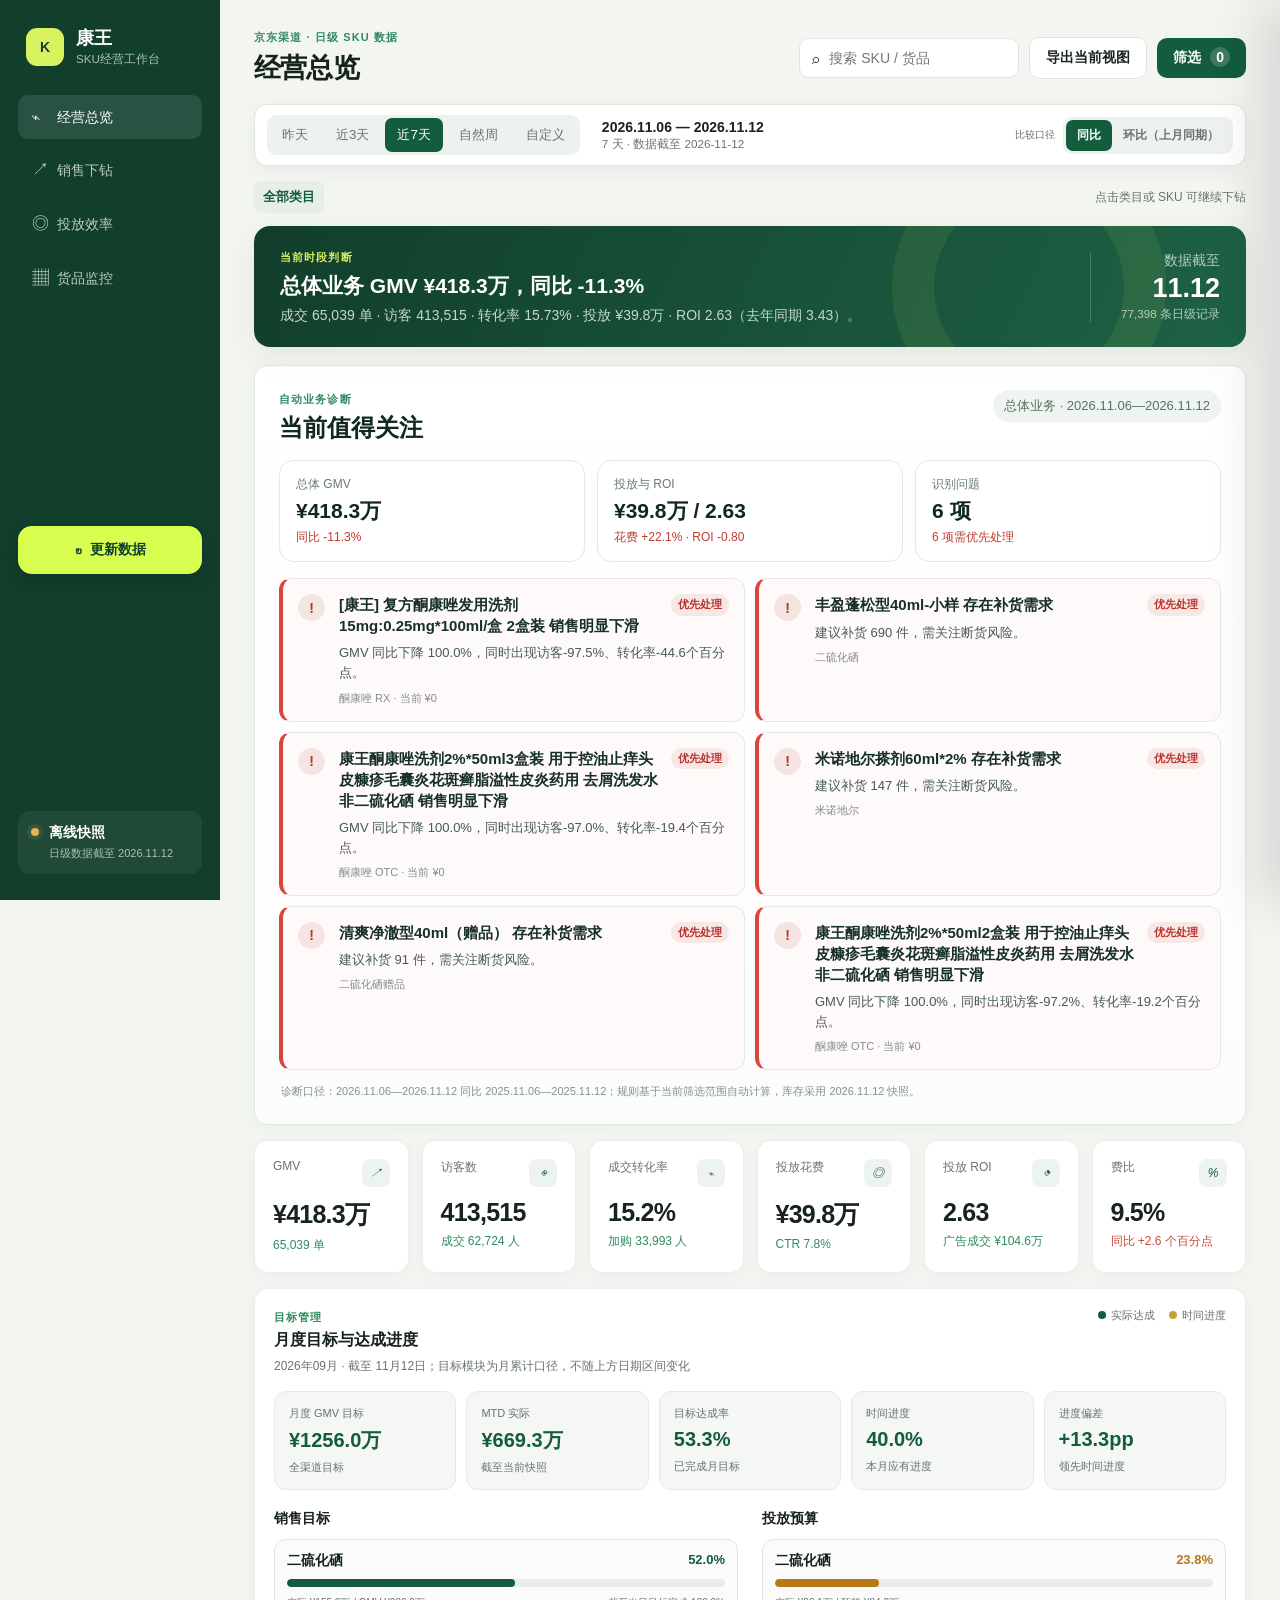
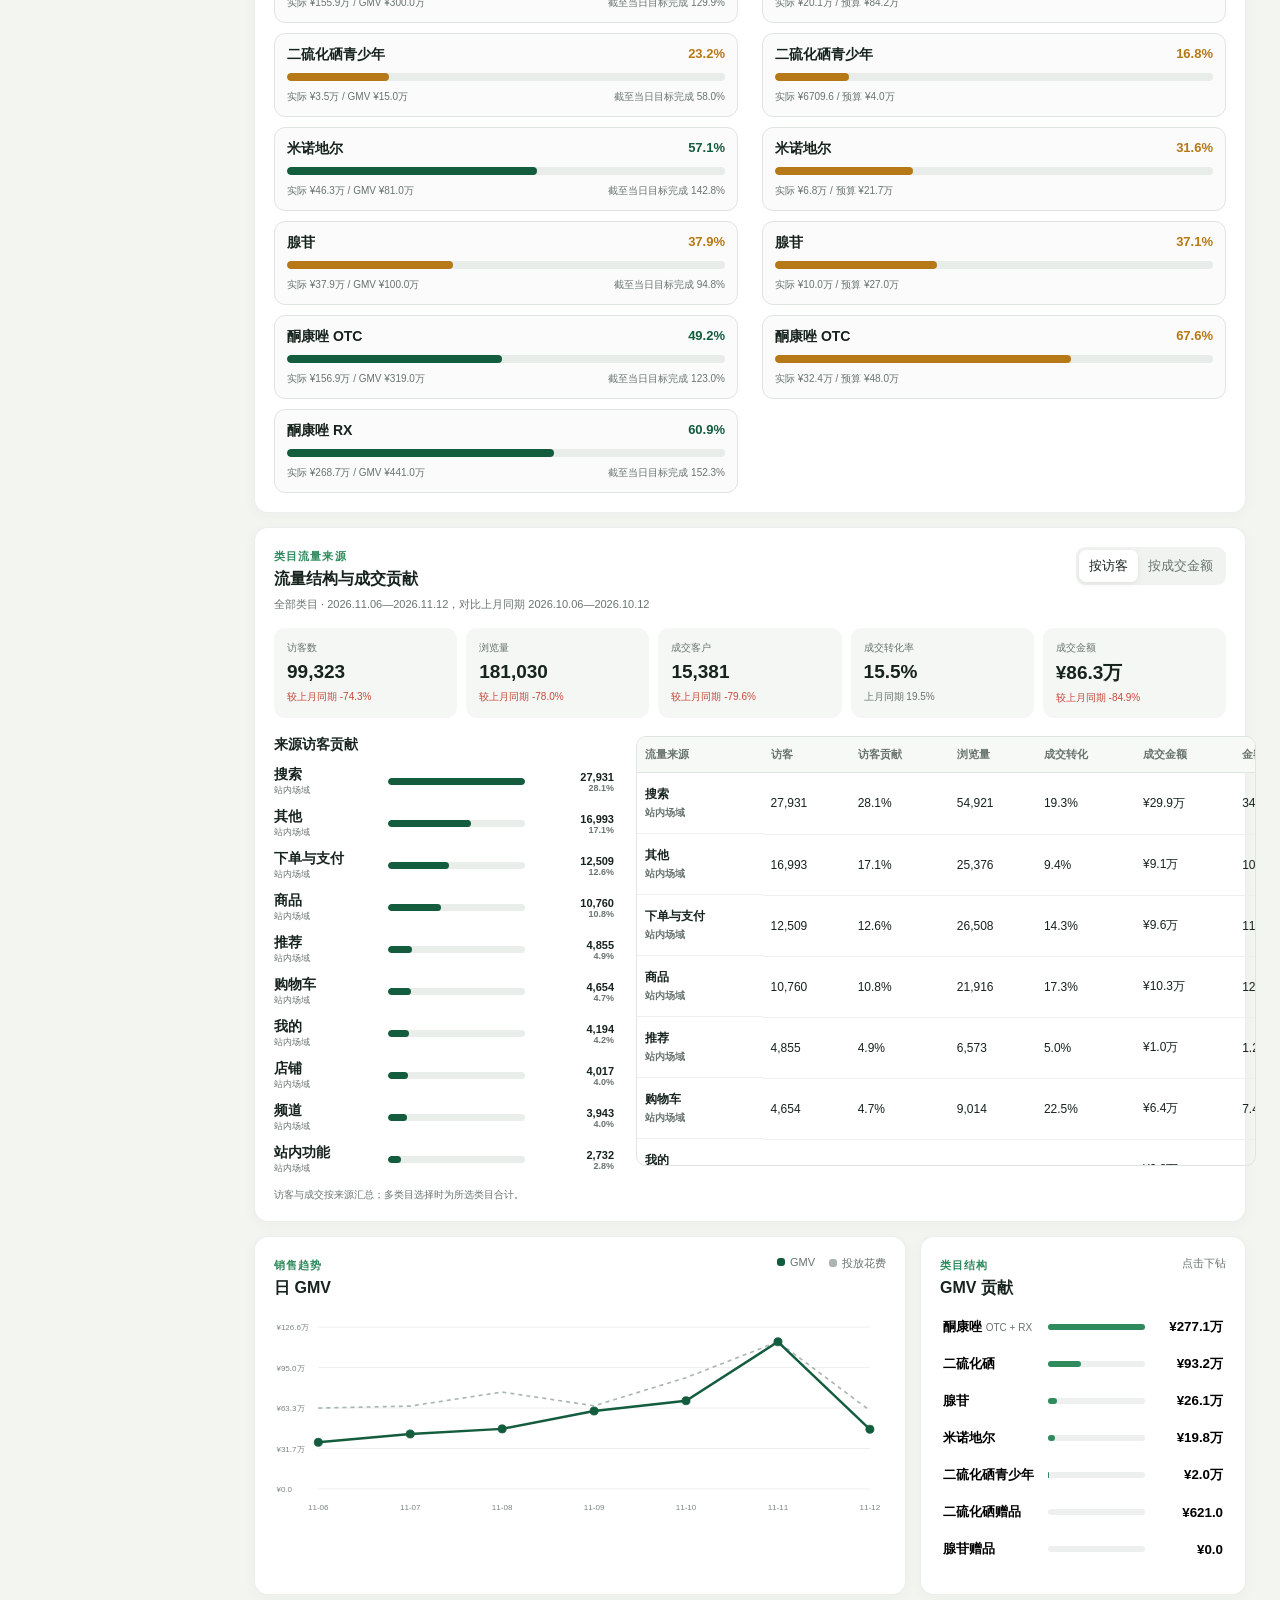
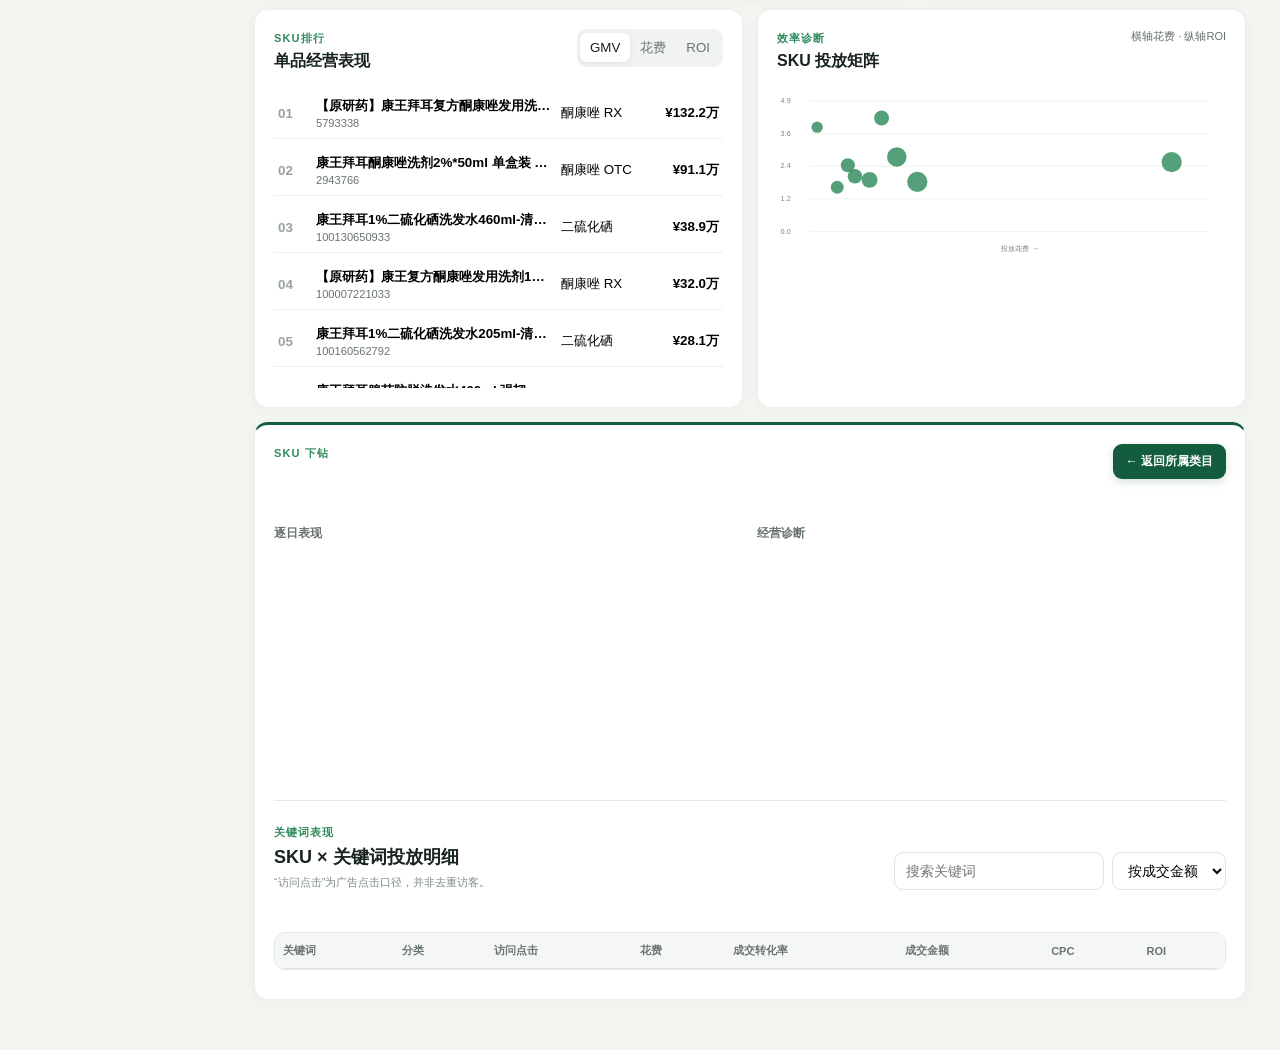
==== dashboard.html @ f2235911 "chore: 2026-11-12 数据更新" ====
<!doctype html><html lang="zh-CN"><head><meta charset="UTF-8"><meta name="viewport" content="width=device-width,initial-scale=1"><meta name="theme-color" content="#f3f5f1"><title>康王 · SKU经营工作台</title><link rel="stylesheet" href="styles.css"><link rel="stylesheet" href="styles-v2.css"><link rel="stylesheet" href="styles-v3.css"></head><body>
<aside class="sidebar"><div class="brand"><span class="brand-mark">K</span><div><strong>康王</strong><small>SKU经营工作台</small></div></div><nav><button class="nav-item active" data-section="overview"><span>⌁</span>经营总览</button><button class="nav-item" data-section="sales"><span>↗</span>销售下钻</button><button class="nav-item" data-section="ads"><span>◎</span>投放效率</button><button class="nav-item" data-section="inventory"><span>▦</span>货品监控</button></nav><a class="connected-update" href="/admin" target="_top" aria-label="联网更新数据"><span aria-hidden="true">↻</span><span>更新数据</span></a><div class="source-note"><span class="status-dot"></span><div><strong>离线快照</strong><small>日级数据截至 2026.11.12</small></div></div></aside>
<main><header class="topbar"><div><p class="eyebrow">京东渠道 · 日级 SKU 数据</p><h1>经营总览</h1></div><div class="header-actions"><label class="search"><span>⌕</span><input id="globalSearch" placeholder="搜索 SKU / 货品"></label><button id="exportBtn" class="button secondary">导出当前视图</button><button id="filterBtn" class="button primary">筛选 <span id="filterCount">0</span></button></div></header>
<section class="date-command" data-view="overview sales ads" aria-label="日期范围"><div class="quick-dates" id="quickDates"><button data-range="yesterday">昨天</button><button data-range="3d">近3天</button><button data-range="7d" class="active">近7天</button><button data-range="week">自然周</button><button data-range="custom">自定义</button></div><div class="date-readout"><span id="dateText"></span><small id="coverageText"></small></div><div class="custom-dates" id="customDates" hidden><label>开始<input type="date" id="startDate"></label><span>—</span><label>结束<input type="date" id="endDate"></label><button id="applyDate" class="button primary">应用</button></div></section>
<section class="drillbar" data-view="overview sales ads"><div class="drill-nav"><button id="backLevel" class="back-level" hidden>← 返回上一级</button><div id="breadcrumb"><button data-level="all">全部类目</button></div></div><span>点击类目或 SKU 可继续下钻</span></section><section class="active-filters" id="activeFilters"></section>
<section class="insight-banner" data-view="overview sales ads"><div><span class="label">当前时段判断</span><h2 id="insightTitle">正在计算所选日期范围</h2><p id="insightText"></p></div><div class="snapshot"><span>数据截至</span><strong>09.28</strong><small>71,065 条日级记录</small></div></section><section class="kpi-grid" id="kpiGrid" data-view="overview sales ads"></section>
<section class="grid two-one" data-view="overview sales"><article class="panel chart-panel"><div class="panel-head"><div><span class="section-kicker">销售趋势</span><h3 id="trendTitle">日 GMV</h3></div><div class="legend"><span><i class="swatch primary"></i>GMV</span><span><i class="swatch muted"></i>投放花费</span></div></div><div id="salesChart" class="chart"></div></article><article class="panel"><div class="panel-head"><div><span class="section-kicker">类目结构</span><h3>GMV 贡献</h3></div><span class="hint">点击下钻</span></div><div id="lineRanking" class="drill-ranking"></div></article></section>
<section class="grid equal" data-view="overview sales ads"><article class="panel"><div class="panel-head"><div><span class="section-kicker">SKU排行</span><h3>单品经营表现</h3></div><div class="segmented" id="skuMetric"><button class="active" data-metric="gmv">GMV</button><button data-metric="spend">花费</button><button data-metric="roi">ROI</button></div></div><div id="skuRanking" class="sku-ranking"></div></article><article class="panel"><div class="panel-head"><div><span class="section-kicker">效率诊断</span><h3>SKU 投放矩阵</h3></div><span class="hint">横轴花费 · 纵轴ROI</span></div><div id="skuMatrix" class="chart compact"></div></article></section>
<section class="panel sku-detail" id="skuDetail" hidden data-view="overview sales ads"><div class="panel-head"><div><span class="section-kicker">SKU 下钻</span><h3 id="skuDetailTitle"></h3></div><button id="closeSku" class="back-detail">← 返回所属类目</button></div><div class="detail-kpis" id="detailKpis"></div><div class="grid equal detail-grid"><div><h4>逐日表现</h4><div id="skuDaily" class="chart compact"></div></div><div><h4>经营诊断</h4><div id="skuDiagnosis" class="diagnosis"></div></div></div></section>
<section class="kpi-grid inventory-summary" id="inventorySummary" data-view="inventory"></section><section class="panel" data-view="inventory"><div class="panel-head"><div><span class="section-kicker">库存监控</span><h3>SKU 供给状态</h3></div><div class="segmented" id="riskFilter"><button class="active" data-risk="all">全部</button><button data-risk="urgent">急需补货</button><button data-risk="slow">高周转</button></div></div><div class="table-wrap"><table><thead><tr><th>货品</th><th>店铺</th><th>现货</th><th>在途</th><th>30日出库</th><th>周转天数</th><th>建议补货</th><th>状态</th></tr></thead><tbody id="inventoryBody"></tbody></table></div><div class="mobile-cards" id="inventoryCards"></div></section></main>
<div class="drawer-backdrop" id="drawerBackdrop"></div><aside class="drawer filter-drawer" id="filterDrawer" aria-hidden="true"><div class="drawer-head"><div><span class="section-kicker">全局条件</span><h2>筛选</h2></div><button id="closeDrawer" class="icon-button">×</button></div><label>店铺<select id="shopFilter"><option value="all">全部店铺</option><option>旗舰店</option><option>大药房</option></select></label><label>类目<select id="lineFilter"><option value="all">全部类目</option></select></label><label>SKU<span class="select-search"><input id="skuSearch" placeholder="输入名称或 SKU 编码"><select id="skuFilter" size="7"><option value="all">全部 SKU</option></select></span></label><div class="drawer-actions"><button id="resetFilters" class="button secondary">重置</button><button id="applyFilters" class="button primary">应用筛选</button></div></aside><div id="toast" class="toast"></div>
<script src="dashboard-data.js?v=20261112"></script><script src="dashboard-data-v2.js?v=20261112"></script><script src="dashboard-keywords.js?v=20261112"></script><script src="dashboard-rankings.js?v=20261112"></script><script src="dashboard-traffic.js?v=20261112"></script><script src="app-v2-20260910.js?v=20261112"></script><script src="enhancements-v16-20260910.js?v=20261112"></script><script src="enhancements-v3.js?v=20261112"></script></body></html>
---- styles.css ----
:root{--bg:#f3f5f1;--panel:#fff;--ink:#17231d;--muted:#69746e;--line:#dfe5df;--green:#145c3e;--green-2:#2f8a5d;--lime:#d9f25f;--red:#c7483a;--amber:#b77817;--shadow:0 10px 30px rgba(24,49,36,.07)}
*{box-sizing:border-box}html{scroll-behavior:smooth}body{margin:0;background:var(--bg);color:var(--ink);font-family:Inter,"PingFang SC","Microsoft YaHei",sans-serif;font-size:14px}.sidebar{position:fixed;inset:0 auto 0 0;width:220px;background:#123e2c;color:white;padding:26px 18px;display:flex;flex-direction:column;z-index:20}.brand{display:flex;align-items:center;gap:12px;padding:0 8px 28px}.brand-mark{display:grid;place-items:center;width:38px;height:38px;background:var(--lime);color:#173c2c;font-weight:900;border-radius:11px}.brand strong,.brand small{display:block}.brand strong{font-size:18px}.brand small{color:#aac2b4;margin-top:2px}.sidebar nav{display:grid;gap:7px}.nav-item{border:0;background:transparent;color:#b8cdc1;border-radius:10px;text-align:left;padding:12px 14px;font:inherit;cursor:pointer}.nav-item span{display:inline-block;width:25px;font-size:17px}.nav-item:hover,.nav-item.active{background:rgba(255,255,255,.1);color:white}.source-note{margin-top:auto;display:flex;gap:10px;align-items:flex-start;background:rgba(255,255,255,.06);padding:13px;border-radius:12px}.source-note strong,.source-note small{display:block}.source-note small{color:#aac2b4;margin-top:4px;font-size:11px}.status-dot{width:8px;height:8px;border-radius:50%;background:#e9b455;margin-top:4px;box-shadow:0 0 0 4px rgba(233,180,85,.12)}main{margin-left:220px;padding:30px 34px 50px;max-width:1700px}.topbar{display:flex;justify-content:space-between;align-items:center;margin-bottom:18px}.eyebrow,.section-kicker{margin:0;color:var(--green-2);font-size:11px;font-weight:800;letter-spacing:.1em;text-transform:uppercase}.topbar h1{margin:5px 0 0;font-size:27px;letter-spacing:-.03em}.header-actions{display:flex;gap:10px;align-items:center}.search{height:40px;width:220px;background:white;border:1px solid var(--line);border-radius:10px;display:flex;align-items:center;gap:8px;padding:0 12px}.search input{width:100%;border:0;outline:0;font:inherit}.button{border:0;border-radius:10px;padding:11px 16px;font:inherit;font-weight:700;cursor:pointer}.button.primary{background:var(--green);color:white}.button.secondary{background:white;border:1px solid var(--line);color:var(--ink)}.button span{background:rgba(255,255,255,.18);padding:2px 6px;border-radius:10px;margin-left:5px}.active-filters{display:flex;gap:8px;min-height:0;margin-bottom:10px}.filter-chip{background:#e3ece6;color:var(--green);padding:7px 10px;border-radius:18px;font-size:12px}.insight-banner{background:linear-gradient(115deg,#113e2b,#1e6245);color:white;border-radius:16px;padding:22px 26px;display:flex;justify-content:space-between;align-items:center;box-shadow:var(--shadow);overflow:hidden;position:relative}.insight-banner:after{content:"";position:absolute;width:190px;height:190px;border:42px solid rgba(217,242,95,.08);border-radius:50%;right:80px}.insight-banner .label{color:var(--lime);font-weight:800;font-size:11px;letter-spacing:.1em}.insight-banner h2{font-size:21px;margin:7px 0}.insight-banner p{margin:0;color:#c5d7ce}.snapshot{position:relative;z-index:1;text-align:right;padding-left:30px;border-left:1px solid rgba(255,255,255,.2)}.snapshot span,.snapshot small{display:block;color:#b6cdc1}.snapshot strong{display:block;font-size:27px;margin:3px 0}.kpi-grid{display:grid;grid-template-columns:repeat(5,1fr);gap:13px;margin:15px 0}.kpi-card,.panel{background:var(--panel);border:1px solid rgba(25,57,39,.08);border-radius:14px;box-shadow:0 3px 14px rgba(30,55,41,.035)}.kpi-card{padding:18px;min-height:126px;display:flex;flex-direction:column}.kpi-card .kpi-top{display:flex;justify-content:space-between;color:var(--muted);font-size:12px}.kpi-card .kpi-icon{width:28px;height:28px;border-radius:8px;background:#edf3ee;color:var(--green);display:grid;place-items:center}.kpi-card strong{font-size:25px;letter-spacing:-.03em;margin:11px 0 6px}.delta{font-size:12px}.delta.up{color:var(--green-2)}.delta.down{color:var(--red)}.grid{display:grid;gap:14px;margin:14px 0}.two-one{grid-template-columns:2fr 1fr}.equal{grid-template-columns:1fr 1fr}.panel{padding:19px}.panel-head{display:flex;justify-content:space-between;align-items:flex-start;margin-bottom:16px}.panel h3{font-size:16px;margin:5px 0 0}.legend{display:flex;gap:14px;color:var(--muted);font-size:11px}.swatch{display:inline-block;width:8px;height:8px;border-radius:3px;margin-right:5px}.swatch.primary{background:var(--green)}.swatch.muted{background:#aab5ae}.chart{min-height:260px}.chart.compact{min-height:220px}.chart svg{width:100%;height:auto;display:block}.axis-text{fill:#7c8780;font-size:10px}.grid-line{stroke:#e8ece9;stroke-width:1}.tooltip{position:fixed;pointer-events:none;background:#17231d;color:white;padding:8px 10px;border-radius:7px;font-size:12px;opacity:0;z-index:50;transform:translate(8px,-100%)}.progress-row{margin:18px 0}.progress-title{display:flex;justify-content:space-between;margin-bottom:8px}.progress-title span{color:var(--muted)}.progress-title strong{font-size:13px}.track{height:7px;background:#edf0ee;border-radius:8px;overflow:hidden}.fill{height:100%;background:var(--green);border-radius:8px}.progress-meta{display:flex;justify-content:space-between;color:var(--muted);font-size:11px;margin-top:6px}.hint{font-size:11px;color:var(--muted)}.rank-list{display:grid;gap:11px}.rank-row{display:grid;grid-template-columns:24px minmax(90px,1.5fr) 2fr 55px;align-items:center;gap:9px}.rank-num{color:#98a39d;font-weight:800}.rank-name{white-space:nowrap;overflow:hidden;text-overflow:ellipsis}.mini-track{height:6px;background:#edf0ee;border-radius:6px}.mini-track i{display:block;height:100%;border-radius:6px;background:var(--green-2)}.rank-roi{text-align:right;font-weight:800}.text-button{border:0;background:transparent;color:var(--green);cursor:pointer;font:inherit;font-weight:700}.segmented{background:#f0f3f0;padding:3px;border-radius:9px}.segmented button{border:0;background:transparent;border-radius:7px;padding:7px 10px;color:var(--muted);cursor:pointer}.segmented button.active{background:white;color:var(--ink);box-shadow:0 2px 6px rgba(0,0,0,.07)}.table-wrap{overflow:auto}table{width:100%;border-collapse:collapse}th{text-align:left;color:var(--muted);font-size:11px;padding:10px 8px;border-bottom:1px solid var(--line)}td{padding:13px 8px;border-bottom:1px solid #edf0ee;font-size:12px}td:first-child{max-width:230px;font-weight:700}.badge{display:inline-flex;align-items:center;padding:5px 8px;border-radius:12px;font-size:11px;font-weight:700}.badge.red{background:#fbe9e6;color:var(--red)}.badge.amber{background:#fff1d9;color:var(--amber)}.badge.green{background:#e8f4ec;color:var(--green-2)}.mobile-cards{display:none}.bar-row{display:grid;grid-template-columns:100px 1fr 65px;gap:10px;align-items:center;margin:15px 0}.bar-row .name{white-space:nowrap;overflow:hidden;text-overflow:ellipsis}.bar-row .value{text-align:right;font-weight:800}.note-panel p,.note-panel li{color:var(--muted);line-height:1.8}.drawer-backdrop{position:fixed;inset:0;background:rgba(10,24,16,.34);opacity:0;visibility:hidden;transition:.2s;z-index:30}.drawer{position:fixed;right:0;top:0;bottom:0;width:360px;background:white;padding:25px;z-index:31;transform:translateX(100%);transition:.25s;box-shadow:-20px 0 50px rgba(0,0,0,.12)}.drawer.open{transform:none}.drawer-backdrop.open{opacity:1;visibility:visible}.drawer-head{display:flex;justify-content:space-between}.drawer label{display:grid;gap:7px;margin:22px 0;font-weight:700}.drawer select{height:44px;border:1px solid var(--line);border-radius:9px;padding:0 10px;background:white}.drawer-actions{position:absolute;bottom:24px;left:25px;right:25px;display:grid;grid-template-columns:1fr 2fr;gap:10px}.icon-button{border:0;background:#f0f3f0;width:36px;height:36px;border-radius:50%;font-size:20px;cursor:pointer}.toast{position:fixed;left:50%;bottom:25px;transform:translate(-50%,20px);background:#17231d;color:white;padding:11px 16px;border-radius:9px;opacity:0;transition:.2s;z-index:60}.toast.show{opacity:1;transform:translate(-50%,0)}[hidden]{display:none!important}
@media(max-width:1100px){.kpi-grid{grid-template-columns:repeat(3,1fr)}.sidebar{width:190px}main{margin-left:190px;padding:24px}.two-one{grid-template-columns:1fr}.equal{grid-template-columns:1fr}}
@media(max-width:720px){.sidebar{position:fixed;top:auto;right:0;width:auto;height:64px;padding:6px 10px;flex-direction:row;align-items:center}.brand,.source-note{display:none}.sidebar nav{display:flex;width:100%;justify-content:space-around}.nav-item{display:grid;place-items:center;padding:7px 10px;font-size:10px}.nav-item span{width:auto;font-size:17px}.nav-item.active{background:rgba(255,255,255,.12)}main{margin:0;padding:18px 14px 88px}.topbar{align-items:flex-start}.topbar h1{font-size:23px}.header-actions{gap:6px}.search,.button.secondary{display:none}.button{padding:9px 12px}.insight-banner{padding:18px;align-items:flex-start}.insight-banner h2{font-size:18px}.snapshot{display:none}.kpi-grid{grid-template-columns:1fr 1fr;gap:9px}.kpi-card{padding:14px;min-height:115px}.kpi-card strong{font-size:21px}.kpi-card:last-child{grid-column:1/-1}.panel{padding:15px}.panel-head{gap:10px}.chart{min-height:210px}.legend{display:grid;gap:4px}.segmented{display:flex;overflow:auto}.table-wrap{display:none}.mobile-cards{display:grid;gap:9px}.inventory-card{border:1px solid var(--line);border-radius:10px;padding:13px}.inventory-card .title{display:flex;justify-content:space-between;gap:12px}.inventory-card h4{margin:0;font-size:13px}.inventory-card small{color:var(--muted)}.inventory-card dl{display:grid;grid-template-columns:repeat(3,1fr);gap:8px;margin:13px 0 0}.inventory-card dt{font-size:10px;color:var(--muted)}.inventory-card dd{margin:3px 0 0;font-weight:800}.drawer{width:100%;top:auto;height:76vh;border-radius:18px 18px 0 0;transform:translateY(100%)}.drawer.open{transform:none}.rank-row{grid-template-columns:20px 1.2fr 1.5fr 48px}.bar-row{grid-template-columns:82px 1fr 55px}}
@media print{.sidebar,.header-actions,.drawer,.drawer-backdrop{display:none!important}main{margin:0;padding:10px}.panel,.kpi-card,.insight-banner{box-shadow:none;break-inside:avoid}.grid{grid-template-columns:1fr 1fr}.kpi-grid{grid-template-columns:repeat(5,1fr)}}
.chart{position:relative}.trend-point{cursor:pointer;outline:none}.trend-hit{fill:transparent}.trend-dot{fill:#145c3e;stroke:#145c3e;stroke-width:1;transition:r .12s ease,stroke-width .12s ease}.trend-point:hover .trend-dot,.trend-point:focus .trend-dot,.trend-point.active .trend-dot{r:7px;stroke:#fff;stroke-width:3}.trend-tooltip{position:absolute;z-index:8;min-width:190px;padding:10px 12px;border-radius:9px;background:#17231d;color:#fff;box-shadow:0 8px 24px rgba(16,35,25,.22);pointer-events:none;opacity:0;transform:translateY(4px);transition:opacity .12s ease,transform .12s ease;font-size:12px}.trend-tooltip.show{opacity:1;transform:none}.trend-tooltip strong,.trend-tooltip span{display:block}.trend-tooltip strong{margin-bottom:7px;font-size:12px}.trend-tooltip span{color:#d5dfd9;line-height:1.7}.trend-tooltip b{float:right;margin-left:16px;color:#fff}.trend-tooltip i{display:inline-block;width:7px;height:7px;border-radius:50%;margin-right:6px}.trend-tooltip i.gmv{background:#48a57a}.trend-tooltip i.spend{background:#aab5ae}@media(max-width:720px){.trend-tooltip{min-width:170px;font-size:11px}.trend-hit{r:16px}}.inventory-summary{grid-template-columns:repeat(5,1fr);margin-top:0}.inventory-kpi.warning{border-color:#efc8c2;background:#fffafa}@media(max-width:980px){.inventory-summary{grid-template-columns:repeat(2,1fr)}}
.connected-update{margin:auto 0 12px;display:flex;align-items:center;justify-content:center;gap:8px;min-height:48px;border-radius:14px;background:#d8ff4f;color:#123f2f;text-decoration:none;font-weight:800;box-shadow:0 7px 18px rgba(0,0,0,.16);transition:transform .15s ease,background .15s ease}.connected-update:hover{background:#e5ff83;transform:translateY(-1px)}.connected-update:focus-visible{outline:3px solid #fff;outline-offset:3px}
---- styles-v2.css ----
.date-command{display:flex;align-items:center;gap:18px;background:#fff;border:1px solid var(--line);padding:10px 12px;border-radius:13px;margin-bottom:12px;position:sticky;top:0;z-index:10;box-shadow:0 5px 16px rgba(25,55,38,.05)}.quick-dates{display:flex;gap:4px;background:#eef2ee;padding:3px;border-radius:9px;overflow:auto}.quick-dates button{border:0;background:transparent;padding:8px 12px;border-radius:7px;color:var(--muted);white-space:nowrap;cursor:pointer}.quick-dates button.active{background:var(--green);color:#fff}.date-readout{display:grid;gap:2px;padding-left:4px}.date-readout span{font-weight:800}.date-readout small{color:var(--muted)}.custom-dates{margin-left:auto;display:flex;align-items:flex-end;gap:8px}.custom-dates label{display:grid;gap:4px;color:var(--muted);font-size:10px}.custom-dates input{height:34px;border:1px solid var(--line);border-radius:7px;padding:0 7px}.drillbar{display:flex;justify-content:space-between;align-items:center;min-height:38px;color:var(--muted);font-size:12px}.drillbar button{border:0;background:transparent;color:var(--green);font-weight:800;cursor:pointer;padding:3px}.drillbar button+span:before{content:'›';margin:0 7px;color:#a7b1ab}.drill-ranking{display:grid;gap:13px}.drill-row{display:grid;grid-template-columns:minmax(95px,1fr) 2fr 68px;gap:10px;align-items:center;border:0;background:transparent;padding:3px;text-align:left;cursor:pointer}.drill-row:hover .mini-track i{background:var(--lime)}.drill-row strong{white-space:nowrap;overflow:hidden;text-overflow:ellipsis}.drill-row .value{text-align:right;font-weight:800}.sku-ranking{display:grid;gap:6px;max-height:300px;overflow:auto}.sku-row{display:grid;grid-template-columns:28px minmax(140px,1fr) 80px 68px;gap:10px;align-items:center;border:0;border-bottom:1px solid #edf0ee;background:transparent;padding:9px 4px;text-align:left;cursor:pointer}.sku-row:hover{background:#f6f8f5}.sku-row .sku-name{overflow:hidden}.sku-row strong,.sku-row small{display:block;white-space:nowrap;overflow:hidden;text-overflow:ellipsis}.sku-row small{color:var(--muted);margin-top:2px}.sku-row .metric{text-align:right;font-weight:800}.sku-detail{border-top:3px solid var(--green)}.detail-kpis{display:grid;grid-template-columns:repeat(6,1fr);gap:10px}.detail-kpi{padding:12px;background:#f5f7f4;border-radius:10px}.detail-kpi small,.detail-kpi strong{display:block}.detail-kpi small{color:var(--muted);font-size:10px}.detail-kpi strong{font-size:18px;margin-top:5px}.detail-grid{margin-bottom:0}.detail-grid h4{font-size:12px;color:var(--muted)}.diagnosis{display:grid;gap:10px}.diagnosis-item{display:flex;align-items:flex-start;gap:10px;padding:12px;border:1px solid var(--line);border-radius:10px}.diagnosis-item i{width:9px;height:9px;border-radius:50%;margin-top:5px;flex:0 0 auto}.diagnosis-item i.good{background:var(--green-2)}.diagnosis-item i.warn{background:var(--amber)}.diagnosis-item i.bad{background:var(--red)}.diagnosis-item strong,.diagnosis-item small{display:block}.diagnosis-item small{color:var(--muted);margin-top:3px;line-height:1.5}.matrix-label{font-size:9px;fill:#6f7b74}.empty-state{display:grid;place-items:center;min-height:200px;color:var(--muted)}
@media(max-width:1000px){.date-command{align-items:flex-start;flex-wrap:wrap}.custom-dates{margin:0;width:100%;justify-content:flex-start}.detail-kpis{grid-template-columns:repeat(3,1fr)}}
@media(max-width:720px){.date-command{top:0;margin:0 -2px 12px;padding:8px}.quick-dates{width:100%}.quick-dates button{flex:0 0 auto}.date-readout{padding:2px 4px}.custom-dates{display:grid;grid-template-columns:1fr auto 1fr;align-items:end}.custom-dates .button{grid-column:1/-1}.custom-dates input{width:100%}.drillbar span{display:none}.sku-row{grid-template-columns:22px minmax(100px,1fr) 58px}.sku-row .line{display:none}.detail-kpis{grid-template-columns:repeat(2,1fr)}.detail-grid{grid-template-columns:1fr}.drill-row{grid-template-columns:minmax(90px,1fr) 1.4fr 60px}}
---- styles-v3.css ----
.drill-nav{display:flex;align-items:center;gap:12px;min-width:0}.back-level,.back-detail{border:0;background:var(--green);color:#fff;border-radius:9px;padding:9px 13px;font:inherit;font-weight:800;cursor:pointer;box-shadow:0 3px 9px rgba(20,92,62,.18);white-space:nowrap}.back-level:hover,.back-detail:hover{background:#0e4d33}.back-detail{font-size:12px}#breadcrumb{display:flex;align-items:center;min-width:0;overflow:hidden}#breadcrumb button{border:0;background:#e7eee9;color:var(--green);border-radius:7px;padding:7px 9px;font-weight:800;cursor:pointer;white-space:nowrap}#breadcrumb strong{white-space:nowrap;overflow:hidden;text-overflow:ellipsis;max-width:360px}#breadcrumb span{margin:0 7px;color:#9ca8a1}.filter-chip.removable{border:0;cursor:pointer}.filter-chip.removable b{font-size:15px;margin-left:6px}.filter-chip.removable:hover{background:#d6e5da}.select-search{display:grid;gap:7px}.select-search input{height:40px;border:1px solid var(--line);border-radius:9px;padding:0 10px;font:inherit}.select-search select{height:190px!important;padding:4px!important}.select-search option{padding:8px;border-radius:5px}.filter-drawer .drawer-actions{position:sticky;margin-top:20px;bottom:0;left:auto;right:auto;background:#fff;padding-top:12px}.filter-drawer{overflow:auto}
@media(max-width:720px){.drillbar{align-items:flex-start}.drill-nav{display:grid;gap:8px;width:100%}.back-level{justify-self:start;min-height:42px}#breadcrumb{width:100%;overflow:auto;padding-bottom:2px}#breadcrumb strong{max-width:220px}.back-detail{min-height:42px}.filter-drawer .drawer-actions{position:sticky}.select-search select{height:160px!important}}
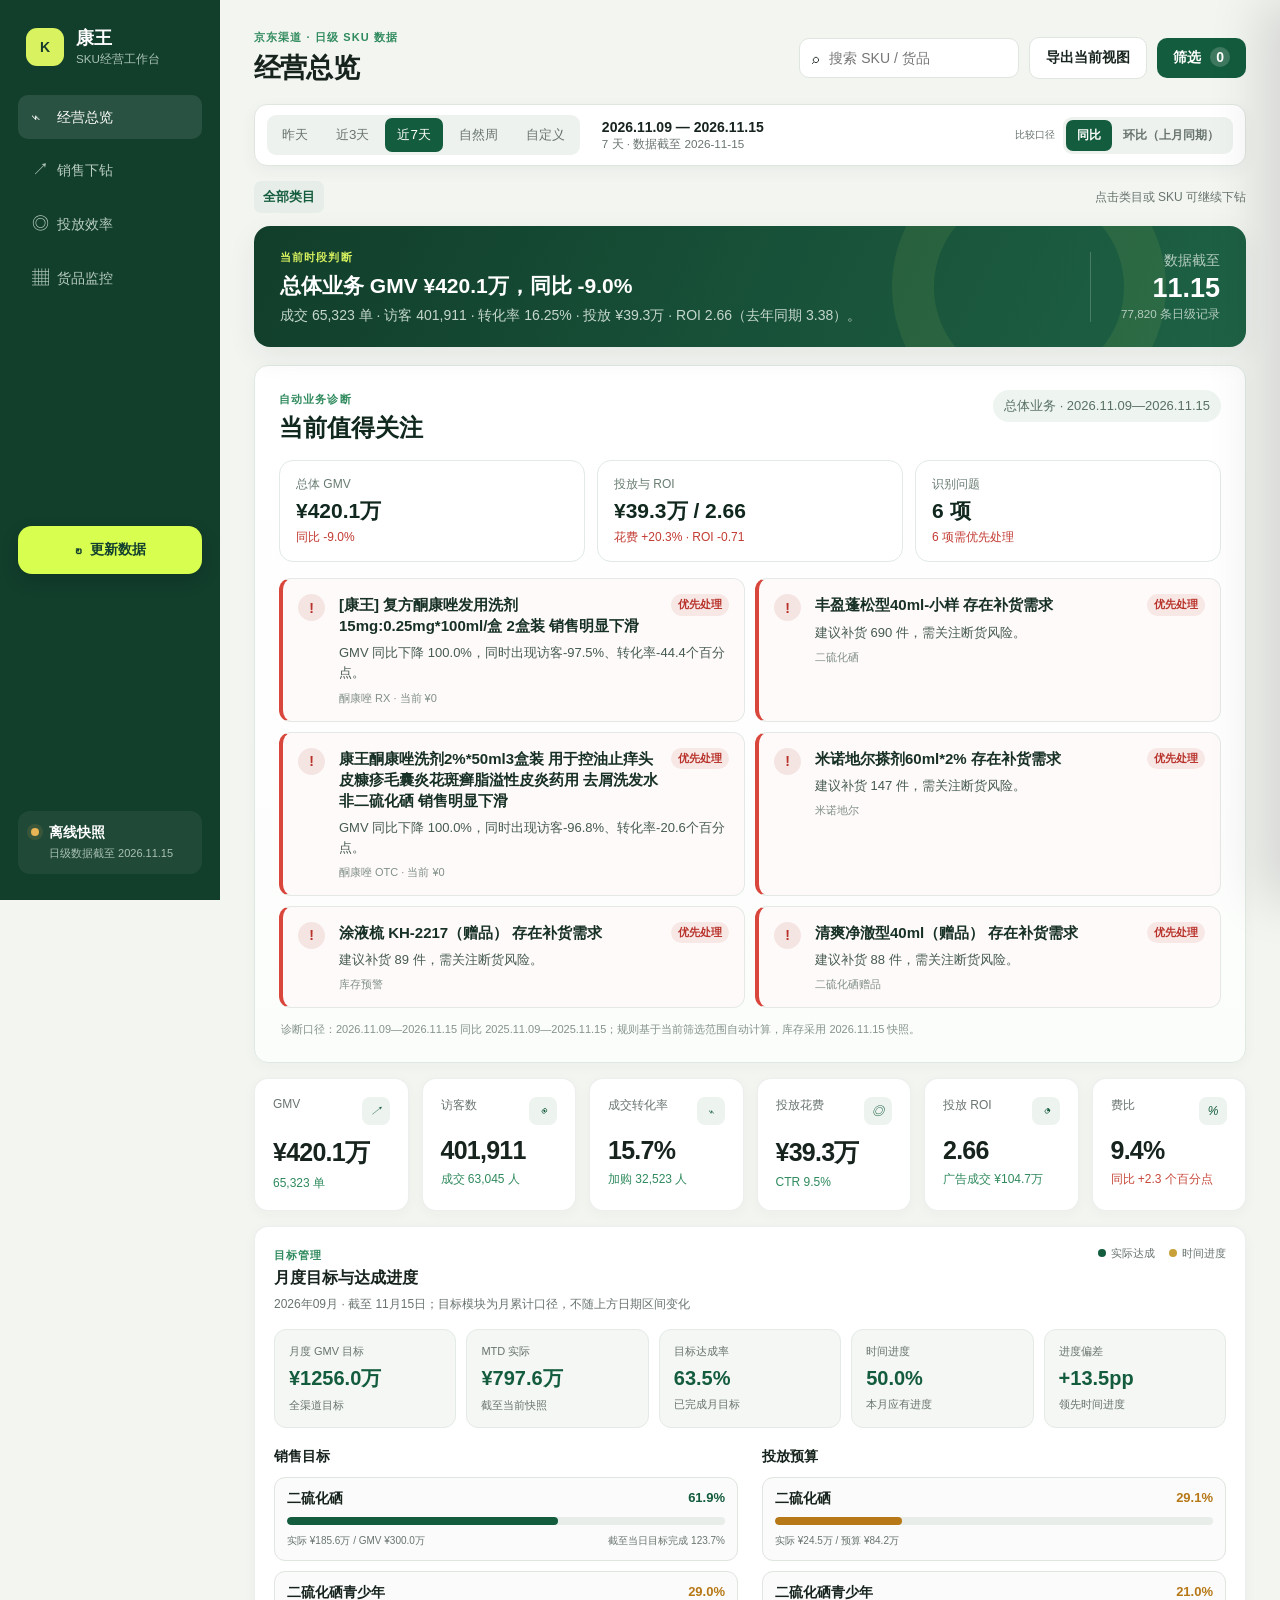
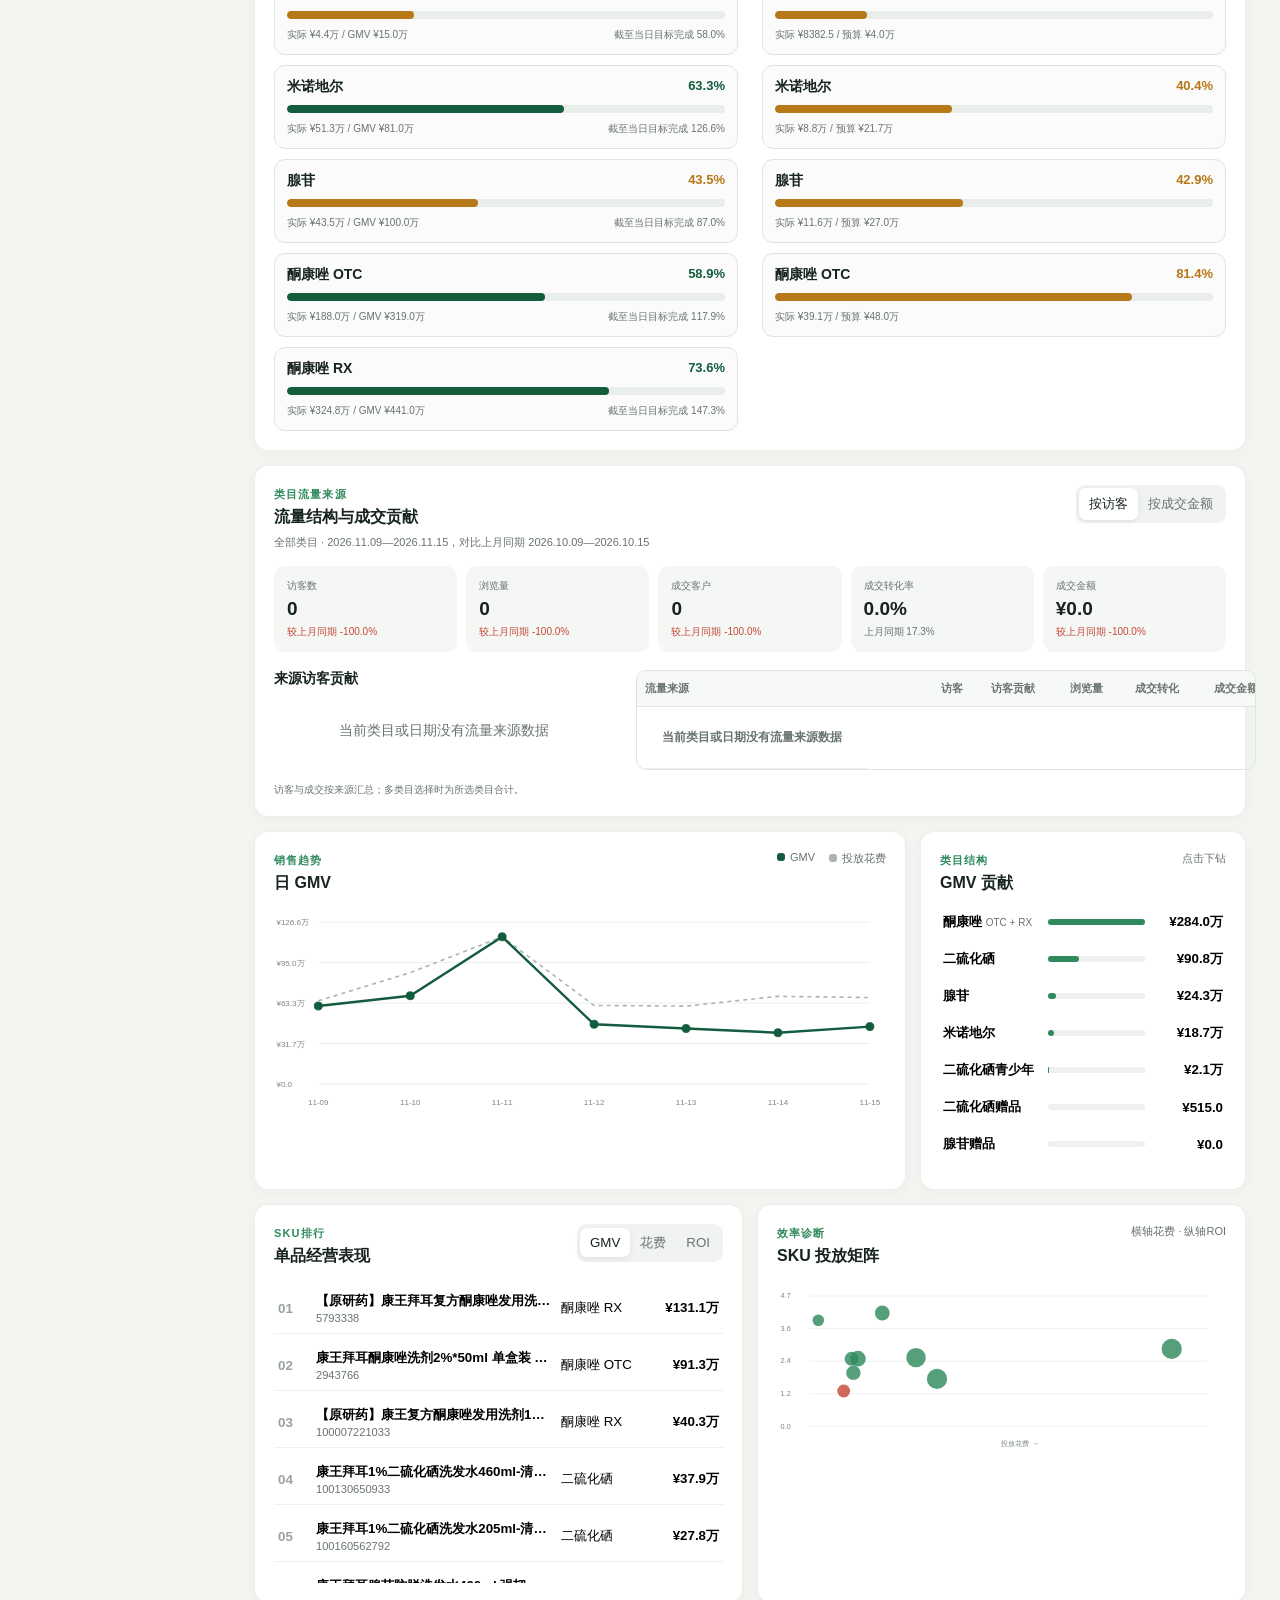
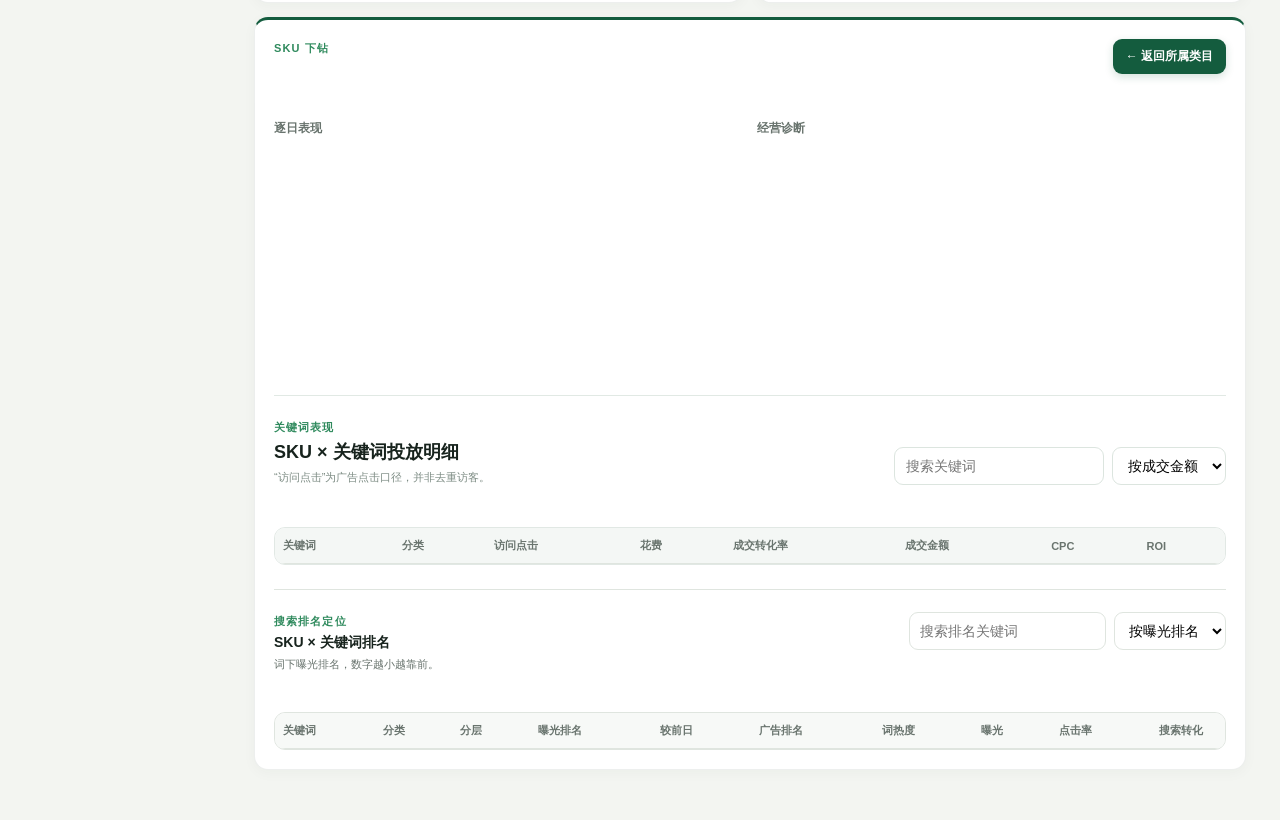
==== commit 596d0cbc: "chore: 2026-11-15 数据更新（含 11.13/11.14 回填）" ====
--- a/dashboard.html
+++ b/dashboard.html
@@ -1,5 +1,5 @@
 <!doctype html><html lang="zh-CN"><head><meta charset="UTF-8"><meta name="viewport" content="width=device-width,initial-scale=1"><meta name="theme-color" content="#f3f5f1"><title>康王 · SKU经营工作台</title><link rel="stylesheet" href="styles.css"><link rel="stylesheet" href="styles-v2.css"><link rel="stylesheet" href="styles-v3.css"></head><body>
-<aside class="sidebar"><div class="brand"><span class="brand-mark">K</span><div><strong>康王</strong><small>SKU经营工作台</small></div></div><nav><button class="nav-item active" data-section="overview"><span>⌁</span>经营总览</button><button class="nav-item" data-section="sales"><span>↗</span>销售下钻</button><button class="nav-item" data-section="ads"><span>◎</span>投放效率</button><button class="nav-item" data-section="inventory"><span>▦</span>货品监控</button></nav><a class="connected-update" href="/admin" target="_top" aria-label="联网更新数据"><span aria-hidden="true">↻</span><span>更新数据</span></a><div class="source-note"><span class="status-dot"></span><div><strong>离线快照</strong><small>日级数据截至 2026.11.12</small></div></div></aside>
+<aside class="sidebar"><div class="brand"><span class="brand-mark">K</span><div><strong>康王</strong><small>SKU经营工作台</small></div></div><nav><button class="nav-item active" data-section="overview"><span>⌁</span>经营总览</button><button class="nav-item" data-section="sales"><span>↗</span>销售下钻</button><button class="nav-item" data-section="ads"><span>◎</span>投放效率</button><button class="nav-item" data-section="inventory"><span>▦</span>货品监控</button></nav><a class="connected-update" href="/admin" target="_top" aria-label="联网更新数据"><span aria-hidden="true">↻</span><span>更新数据</span></a><div class="source-note"><span class="status-dot"></span><div><strong>离线快照</strong><small>日级数据截至 2026.11.15</small></div></div></aside>
 <main><header class="topbar"><div><p class="eyebrow">京东渠道 · 日级 SKU 数据</p><h1>经营总览</h1></div><div class="header-actions"><label class="search"><span>⌕</span><input id="globalSearch" placeholder="搜索 SKU / 货品"></label><button id="exportBtn" class="button secondary">导出当前视图</button><button id="filterBtn" class="button primary">筛选 <span id="filterCount">0</span></button></div></header>
 <section class="date-command" data-view="overview sales ads" aria-label="日期范围"><div class="quick-dates" id="quickDates"><button data-range="yesterday">昨天</button><button data-range="3d">近3天</button><button data-range="7d" class="active">近7天</button><button data-range="week">自然周</button><button data-range="custom">自定义</button></div><div class="date-readout"><span id="dateText"></span><small id="coverageText"></small></div><div class="custom-dates" id="customDates" hidden><label>开始<input type="date" id="startDate"></label><span>—</span><label>结束<input type="date" id="endDate"></label><button id="applyDate" class="button primary">应用</button></div></section>
 <section class="drillbar" data-view="overview sales ads"><div class="drill-nav"><button id="backLevel" class="back-level" hidden>← 返回上一级</button><div id="breadcrumb"><button data-level="all">全部类目</button></div></div><span>点击类目或 SKU 可继续下钻</span></section><section class="active-filters" id="activeFilters"></section>
@@ -9,5 +9,5 @@
 <section class="panel sku-detail" id="skuDetail" hidden data-view="overview sales ads"><div class="panel-head"><div><span class="section-kicker">SKU 下钻</span><h3 id="skuDetailTitle"></h3></div><button id="closeSku" class="back-detail">← 返回所属类目</button></div><div class="detail-kpis" id="detailKpis"></div><div class="grid equal detail-grid"><div><h4>逐日表现</h4><div id="skuDaily" class="chart compact"></div></div><div><h4>经营诊断</h4><div id="skuDiagnosis" class="diagnosis"></div></div></div></section>
 <section class="kpi-grid inventory-summary" id="inventorySummary" data-view="inventory"></section><section class="panel" data-view="inventory"><div class="panel-head"><div><span class="section-kicker">库存监控</span><h3>SKU 供给状态</h3></div><div class="segmented" id="riskFilter"><button class="active" data-risk="all">全部</button><button data-risk="urgent">急需补货</button><button data-risk="slow">高周转</button></div></div><div class="table-wrap"><table><thead><tr><th>货品</th><th>店铺</th><th>现货</th><th>在途</th><th>30日出库</th><th>周转天数</th><th>建议补货</th><th>状态</th></tr></thead><tbody id="inventoryBody"></tbody></table></div><div class="mobile-cards" id="inventoryCards"></div></section></main>
 <div class="drawer-backdrop" id="drawerBackdrop"></div><aside class="drawer filter-drawer" id="filterDrawer" aria-hidden="true"><div class="drawer-head"><div><span class="section-kicker">全局条件</span><h2>筛选</h2></div><button id="closeDrawer" class="icon-button">×</button></div><label>店铺<select id="shopFilter"><option value="all">全部店铺</option><option>旗舰店</option><option>大药房</option></select></label><label>类目<select id="lineFilter"><option value="all">全部类目</option></select></label><label>SKU<span class="select-search"><input id="skuSearch" placeholder="输入名称或 SKU 编码"><select id="skuFilter" size="7"><option value="all">全部 SKU</option></select></span></label><div class="drawer-actions"><button id="resetFilters" class="button secondary">重置</button><button id="applyFilters" class="button primary">应用筛选</button></div></aside><div id="toast" class="toast"></div>
-<script src="dashboard-data.js?v=20261112"></script><script src="dashboard-data-v2.js?v=20261112"></script><script src="dashboard-keywords.js?v=20261112"></script><script src="dashboard-rankings.js?v=20261112"></script><script src="dashboard-traffic.js?v=20261112"></script><script src="app-v2-20260910.js?v=20261112"></script><script src="enhancements-v16-20260910.js?v=20261112"></script><script src="enhancements-v3.js?v=20261112"></script></body></html>
+<script src="dashboard-data.js?v=20261115"></script><script src="dashboard-data-v2.js?v=20261115"></script><script src="dashboard-keywords.js?v=20261115"></script><script src="dashboard-rankings.js?v=20261115"></script><script src="dashboard-traffic.js?v=20261115"></script><script src="app-v2-20260910.js?v=20261115"></script><script src="enhancements-v16-20260910.js?v=20261115"></script><script src="enhancements-v3.js?v=20261115"></script></body></html>
 
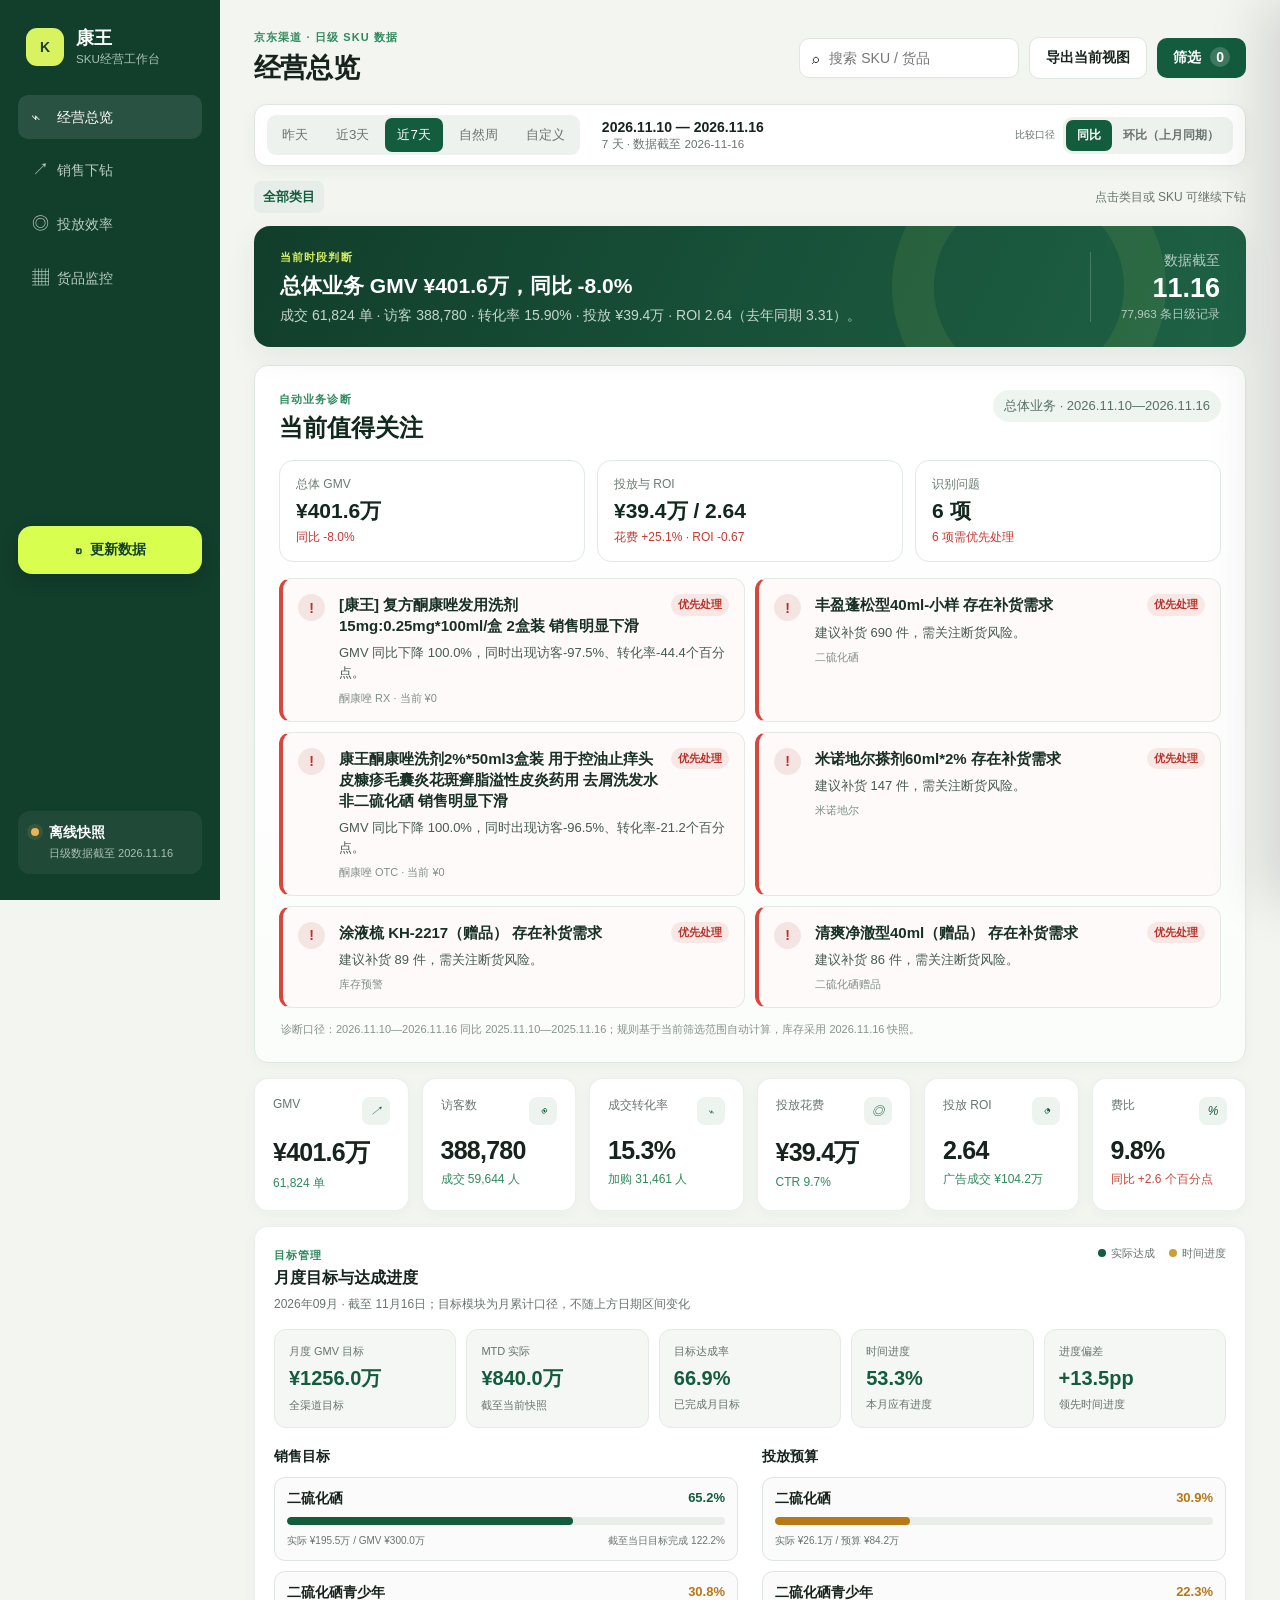
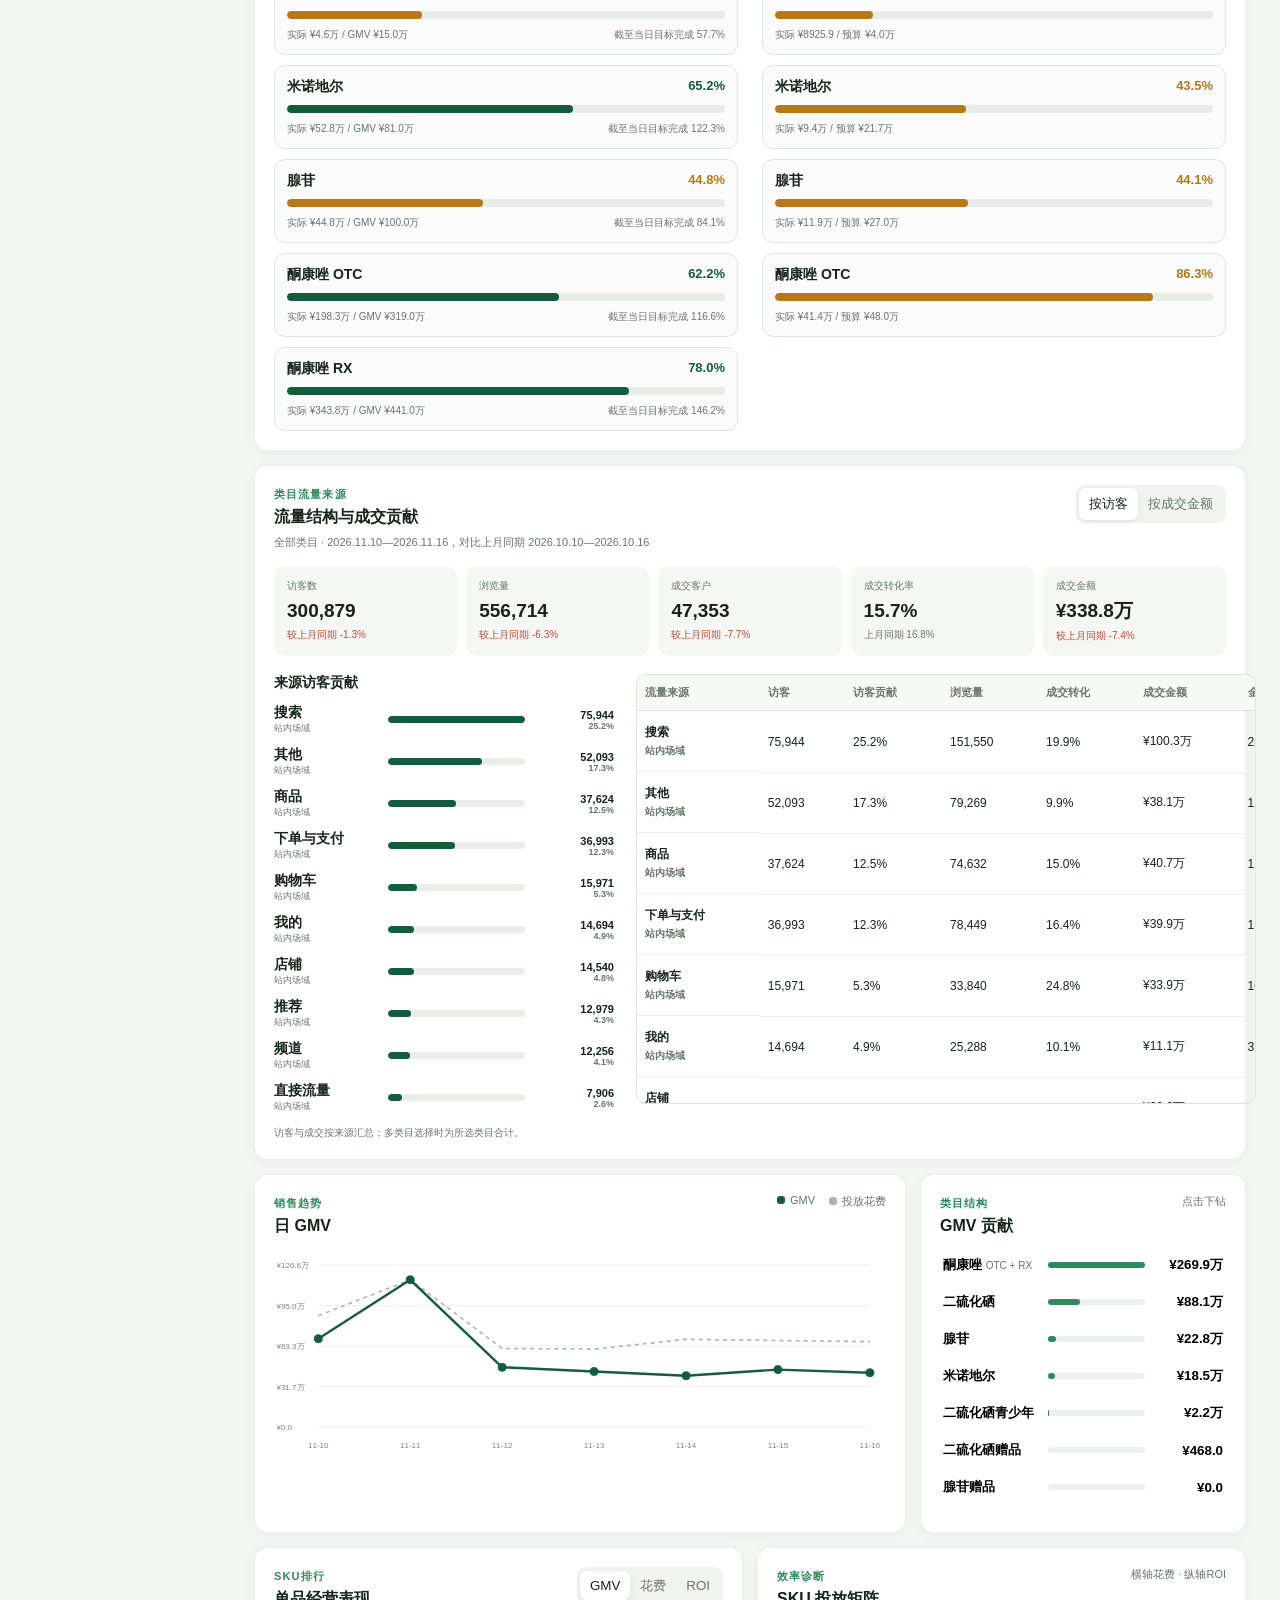
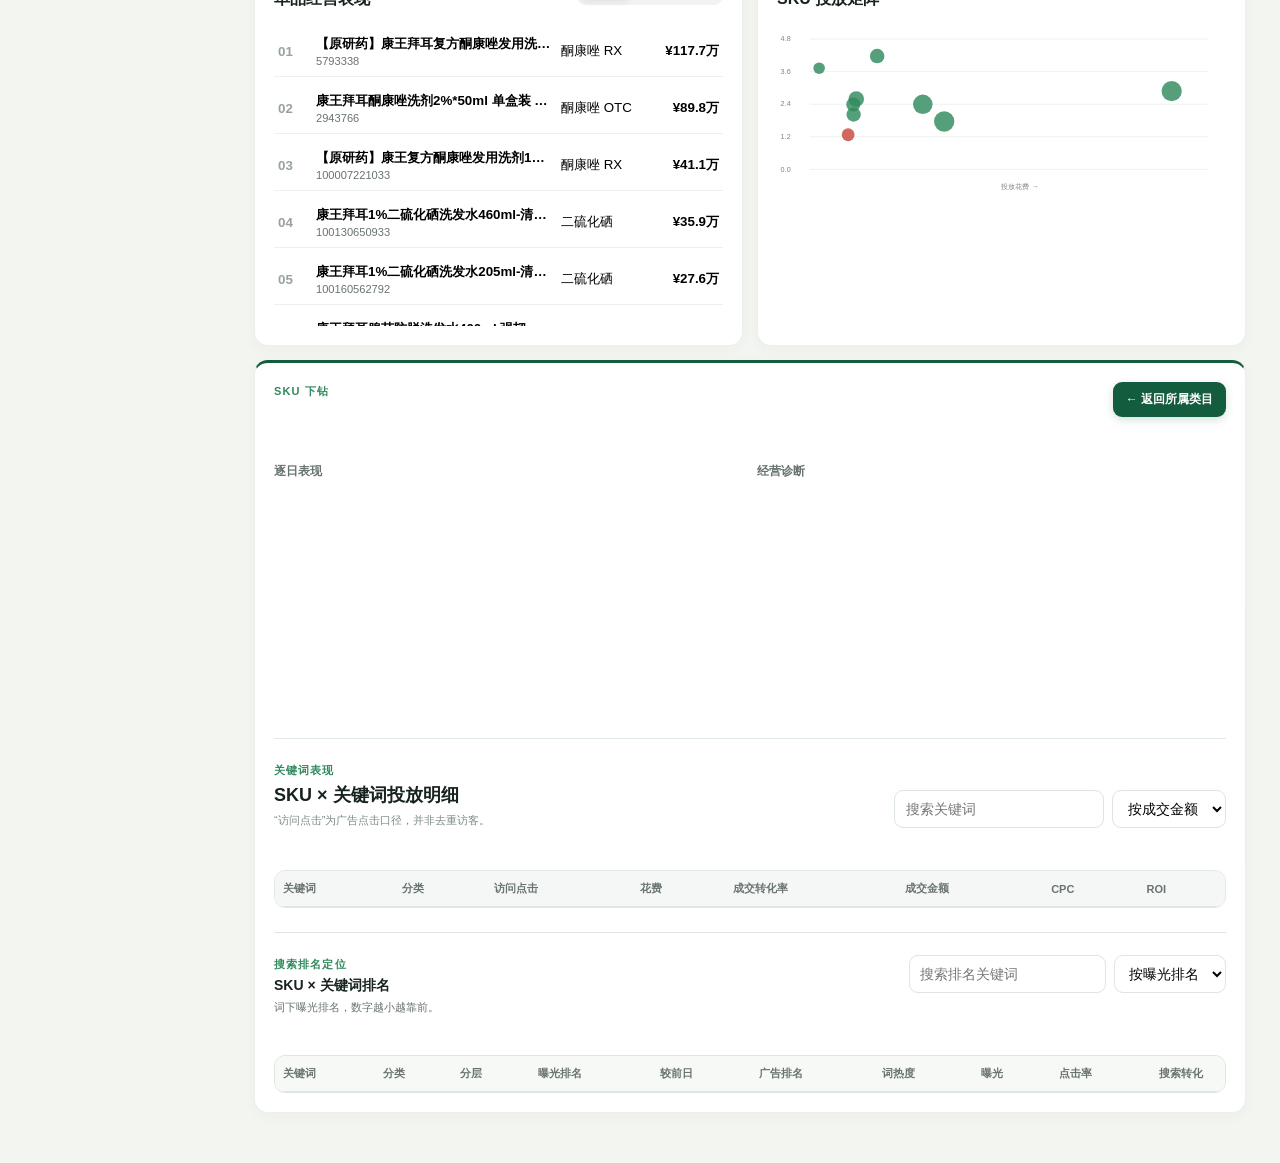
==== commit 12891006: "chore: 2026-11-16 数据更新" ====
--- a/dashboard.html
+++ b/dashboard.html
@@ -1,13 +1,13 @@
-<!doctype html><html lang="zh-CN"><head><meta charset="UTF-8"><meta name="viewport" content="width=device-width,initial-scale=1"><meta name="theme-color" content="#f3f5f1"><title>康王 · SKU经营工作台</title><link rel="stylesheet" href="styles.css"><link rel="stylesheet" href="styles-v2.css"><link rel="stylesheet" href="styles-v3.css"></head><body>
-<aside class="sidebar"><div class="brand"><span class="brand-mark">K</span><div><strong>康王</strong><small>SKU经营工作台</small></div></div><nav><button class="nav-item active" data-section="overview"><span>⌁</span>经营总览</button><button class="nav-item" data-section="sales"><span>↗</span>销售下钻</button><button class="nav-item" data-section="ads"><span>◎</span>投放效率</button><button class="nav-item" data-section="inventory"><span>▦</span>货品监控</button></nav><a class="connected-update" href="/admin" target="_top" aria-label="联网更新数据"><span aria-hidden="true">↻</span><span>更新数据</span></a><div class="source-note"><span class="status-dot"></span><div><strong>离线快照</strong><small>日级数据截至 2026.11.15</small></div></div></aside>
-<main><header class="topbar"><div><p class="eyebrow">京东渠道 · 日级 SKU 数据</p><h1>经营总览</h1></div><div class="header-actions"><label class="search"><span>⌕</span><input id="globalSearch" placeholder="搜索 SKU / 货品"></label><button id="exportBtn" class="button secondary">导出当前视图</button><button id="filterBtn" class="button primary">筛选 <span id="filterCount">0</span></button></div></header>
-<section class="date-command" data-view="overview sales ads" aria-label="日期范围"><div class="quick-dates" id="quickDates"><button data-range="yesterday">昨天</button><button data-range="3d">近3天</button><button data-range="7d" class="active">近7天</button><button data-range="week">自然周</button><button data-range="custom">自定义</button></div><div class="date-readout"><span id="dateText"></span><small id="coverageText"></small></div><div class="custom-dates" id="customDates" hidden><label>开始<input type="date" id="startDate"></label><span>—</span><label>结束<input type="date" id="endDate"></label><button id="applyDate" class="button primary">应用</button></div></section>
-<section class="drillbar" data-view="overview sales ads"><div class="drill-nav"><button id="backLevel" class="back-level" hidden>← 返回上一级</button><div id="breadcrumb"><button data-level="all">全部类目</button></div></div><span>点击类目或 SKU 可继续下钻</span></section><section class="active-filters" id="activeFilters"></section>
-<section class="insight-banner" data-view="overview sales ads"><div><span class="label">当前时段判断</span><h2 id="insightTitle">正在计算所选日期范围</h2><p id="insightText"></p></div><div class="snapshot"><span>数据截至</span><strong>09.28</strong><small>71,065 条日级记录</small></div></section><section class="kpi-grid" id="kpiGrid" data-view="overview sales ads"></section>
-<section class="grid two-one" data-view="overview sales"><article class="panel chart-panel"><div class="panel-head"><div><span class="section-kicker">销售趋势</span><h3 id="trendTitle">日 GMV</h3></div><div class="legend"><span><i class="swatch primary"></i>GMV</span><span><i class="swatch muted"></i>投放花费</span></div></div><div id="salesChart" class="chart"></div></article><article class="panel"><div class="panel-head"><div><span class="section-kicker">类目结构</span><h3>GMV 贡献</h3></div><span class="hint">点击下钻</span></div><div id="lineRanking" class="drill-ranking"></div></article></section>
-<section class="grid equal" data-view="overview sales ads"><article class="panel"><div class="panel-head"><div><span class="section-kicker">SKU排行</span><h3>单品经营表现</h3></div><div class="segmented" id="skuMetric"><button class="active" data-metric="gmv">GMV</button><button data-metric="spend">花费</button><button data-metric="roi">ROI</button></div></div><div id="skuRanking" class="sku-ranking"></div></article><article class="panel"><div class="panel-head"><div><span class="section-kicker">效率诊断</span><h3>SKU 投放矩阵</h3></div><span class="hint">横轴花费 · 纵轴ROI</span></div><div id="skuMatrix" class="chart compact"></div></article></section>
-<section class="panel sku-detail" id="skuDetail" hidden data-view="overview sales ads"><div class="panel-head"><div><span class="section-kicker">SKU 下钻</span><h3 id="skuDetailTitle"></h3></div><button id="closeSku" class="back-detail">← 返回所属类目</button></div><div class="detail-kpis" id="detailKpis"></div><div class="grid equal detail-grid"><div><h4>逐日表现</h4><div id="skuDaily" class="chart compact"></div></div><div><h4>经营诊断</h4><div id="skuDiagnosis" class="diagnosis"></div></div></div></section>
-<section class="kpi-grid inventory-summary" id="inventorySummary" data-view="inventory"></section><section class="panel" data-view="inventory"><div class="panel-head"><div><span class="section-kicker">库存监控</span><h3>SKU 供给状态</h3></div><div class="segmented" id="riskFilter"><button class="active" data-risk="all">全部</button><button data-risk="urgent">急需补货</button><button data-risk="slow">高周转</button></div></div><div class="table-wrap"><table><thead><tr><th>货品</th><th>店铺</th><th>现货</th><th>在途</th><th>30日出库</th><th>周转天数</th><th>建议补货</th><th>状态</th></tr></thead><tbody id="inventoryBody"></tbody></table></div><div class="mobile-cards" id="inventoryCards"></div></section></main>
-<div class="drawer-backdrop" id="drawerBackdrop"></div><aside class="drawer filter-drawer" id="filterDrawer" aria-hidden="true"><div class="drawer-head"><div><span class="section-kicker">全局条件</span><h2>筛选</h2></div><button id="closeDrawer" class="icon-button">×</button></div><label>店铺<select id="shopFilter"><option value="all">全部店铺</option><option>旗舰店</option><option>大药房</option></select></label><label>类目<select id="lineFilter"><option value="all">全部类目</option></select></label><label>SKU<span class="select-search"><input id="skuSearch" placeholder="输入名称或 SKU 编码"><select id="skuFilter" size="7"><option value="all">全部 SKU</option></select></span></label><div class="drawer-actions"><button id="resetFilters" class="button secondary">重置</button><button id="applyFilters" class="button primary">应用筛选</button></div></aside><div id="toast" class="toast"></div>
-<script src="dashboard-data.js?v=20261115"></script><script src="dashboard-data-v2.js?v=20261115"></script><script src="dashboard-keywords.js?v=20261115"></script><script src="dashboard-rankings.js?v=20261115"></script><script src="dashboard-traffic.js?v=20261115"></script><script src="app-v2-20260910.js?v=20261115"></script><script src="enhancements-v16-20260910.js?v=20261115"></script><script src="enhancements-v3.js?v=20261115"></script></body></html>
-
+<!doctype html><html lang="zh-CN"><head><meta charset="UTF-8"><meta name="viewport" content="width=device-width,initial-scale=1"><meta name="theme-color" content="#f3f5f1"><title>康王 · SKU经营工作台</title><link rel="stylesheet" href="styles.css"><link rel="stylesheet" href="styles-v2.css"><link rel="stylesheet" href="styles-v3.css"></head><body>
+<aside class="sidebar"><div class="brand"><span class="brand-mark">K</span><div><strong>康王</strong><small>SKU经营工作台</small></div></div><nav><button class="nav-item active" data-section="overview"><span>⌁</span>经营总览</button><button class="nav-item" data-section="sales"><span>↗</span>销售下钻</button><button class="nav-item" data-section="ads"><span>◎</span>投放效率</button><button class="nav-item" data-section="inventory"><span>▦</span>货品监控</button></nav><a class="connected-update" href="/admin" target="_top" aria-label="联网更新数据"><span aria-hidden="true">↻</span><span>更新数据</span></a><div class="source-note"><span class="status-dot"></span><div><strong>离线快照</strong><small>日级数据截至 2026.11.16</small></div></div></aside>
+<main><header class="topbar"><div><p class="eyebrow">京东渠道 · 日级 SKU 数据</p><h1>经营总览</h1></div><div class="header-actions"><label class="search"><span>⌕</span><input id="globalSearch" placeholder="搜索 SKU / 货品"></label><button id="exportBtn" class="button secondary">导出当前视图</button><button id="filterBtn" class="button primary">筛选 <span id="filterCount">0</span></button></div></header>
+<section class="date-command" data-view="overview sales ads" aria-label="日期范围"><div class="quick-dates" id="quickDates"><button data-range="yesterday">昨天</button><button data-range="3d">近3天</button><button data-range="7d" class="active">近7天</button><button data-range="week">自然周</button><button data-range="custom">自定义</button></div><div class="date-readout"><span id="dateText"></span><small id="coverageText"></small></div><div class="custom-dates" id="customDates" hidden><label>开始<input type="date" id="startDate"></label><span>—</span><label>结束<input type="date" id="endDate"></label><button id="applyDate" class="button primary">应用</button></div></section>
+<section class="drillbar" data-view="overview sales ads"><div class="drill-nav"><button id="backLevel" class="back-level" hidden>← 返回上一级</button><div id="breadcrumb"><button data-level="all">全部类目</button></div></div><span>点击类目或 SKU 可继续下钻</span></section><section class="active-filters" id="activeFilters"></section>
+<section class="insight-banner" data-view="overview sales ads"><div><span class="label">当前时段判断</span><h2 id="insightTitle">正在计算所选日期范围</h2><p id="insightText"></p></div><div class="snapshot"><span>数据截至</span><strong>09.28</strong><small>71,065 条日级记录</small></div></section><section class="kpi-grid" id="kpiGrid" data-view="overview sales ads"></section>
+<section class="grid two-one" data-view="overview sales"><article class="panel chart-panel"><div class="panel-head"><div><span class="section-kicker">销售趋势</span><h3 id="trendTitle">日 GMV</h3></div><div class="legend"><span><i class="swatch primary"></i>GMV</span><span><i class="swatch muted"></i>投放花费</span></div></div><div id="salesChart" class="chart"></div></article><article class="panel"><div class="panel-head"><div><span class="section-kicker">类目结构</span><h3>GMV 贡献</h3></div><span class="hint">点击下钻</span></div><div id="lineRanking" class="drill-ranking"></div></article></section>
+<section class="grid equal" data-view="overview sales ads"><article class="panel"><div class="panel-head"><div><span class="section-kicker">SKU排行</span><h3>单品经营表现</h3></div><div class="segmented" id="skuMetric"><button class="active" data-metric="gmv">GMV</button><button data-metric="spend">花费</button><button data-metric="roi">ROI</button></div></div><div id="skuRanking" class="sku-ranking"></div></article><article class="panel"><div class="panel-head"><div><span class="section-kicker">效率诊断</span><h3>SKU 投放矩阵</h3></div><span class="hint">横轴花费 · 纵轴ROI</span></div><div id="skuMatrix" class="chart compact"></div></article></section>
+<section class="panel sku-detail" id="skuDetail" hidden data-view="overview sales ads"><div class="panel-head"><div><span class="section-kicker">SKU 下钻</span><h3 id="skuDetailTitle"></h3></div><button id="closeSku" class="back-detail">← 返回所属类目</button></div><div class="detail-kpis" id="detailKpis"></div><div class="grid equal detail-grid"><div><h4>逐日表现</h4><div id="skuDaily" class="chart compact"></div></div><div><h4>经营诊断</h4><div id="skuDiagnosis" class="diagnosis"></div></div></div></section>
+<section class="kpi-grid inventory-summary" id="inventorySummary" data-view="inventory"></section><section class="panel" data-view="inventory"><div class="panel-head"><div><span class="section-kicker">库存监控</span><h3>SKU 供给状态</h3></div><div class="segmented" id="riskFilter"><button class="active" data-risk="all">全部</button><button data-risk="urgent">急需补货</button><button data-risk="slow">高周转</button></div></div><div class="table-wrap"><table><thead><tr><th>货品</th><th>店铺</th><th>现货</th><th>在途</th><th>30日出库</th><th>周转天数</th><th>建议补货</th><th>状态</th></tr></thead><tbody id="inventoryBody"></tbody></table></div><div class="mobile-cards" id="inventoryCards"></div></section></main>
+<div class="drawer-backdrop" id="drawerBackdrop"></div><aside class="drawer filter-drawer" id="filterDrawer" aria-hidden="true"><div class="drawer-head"><div><span class="section-kicker">全局条件</span><h2>筛选</h2></div><button id="closeDrawer" class="icon-button">×</button></div><label>店铺<select id="shopFilter"><option value="all">全部店铺</option><option>旗舰店</option><option>大药房</option></select></label><label>类目<select id="lineFilter"><option value="all">全部类目</option></select></label><label>SKU<span class="select-search"><input id="skuSearch" placeholder="输入名称或 SKU 编码"><select id="skuFilter" size="7"><option value="all">全部 SKU</option></select></span></label><div class="drawer-actions"><button id="resetFilters" class="button secondary">重置</button><button id="applyFilters" class="button primary">应用筛选</button></div></aside><div id="toast" class="toast"></div>
+<script src="dashboard-data.js?v=20261116"></script><script src="dashboard-data-v2.js?v=20261116"></script><script src="dashboard-keywords.js?v=20261116"></script><script src="dashboard-rankings.js?v=20261116"></script><script src="dashboard-traffic.js?v=20261116"></script><script src="app-v2-20260910.js?v=20261116"></script><script src="enhancements-v16-20260910.js?v=20261116"></script><script src="enhancements-v3.js?v=20261116"></script></body></html>
+
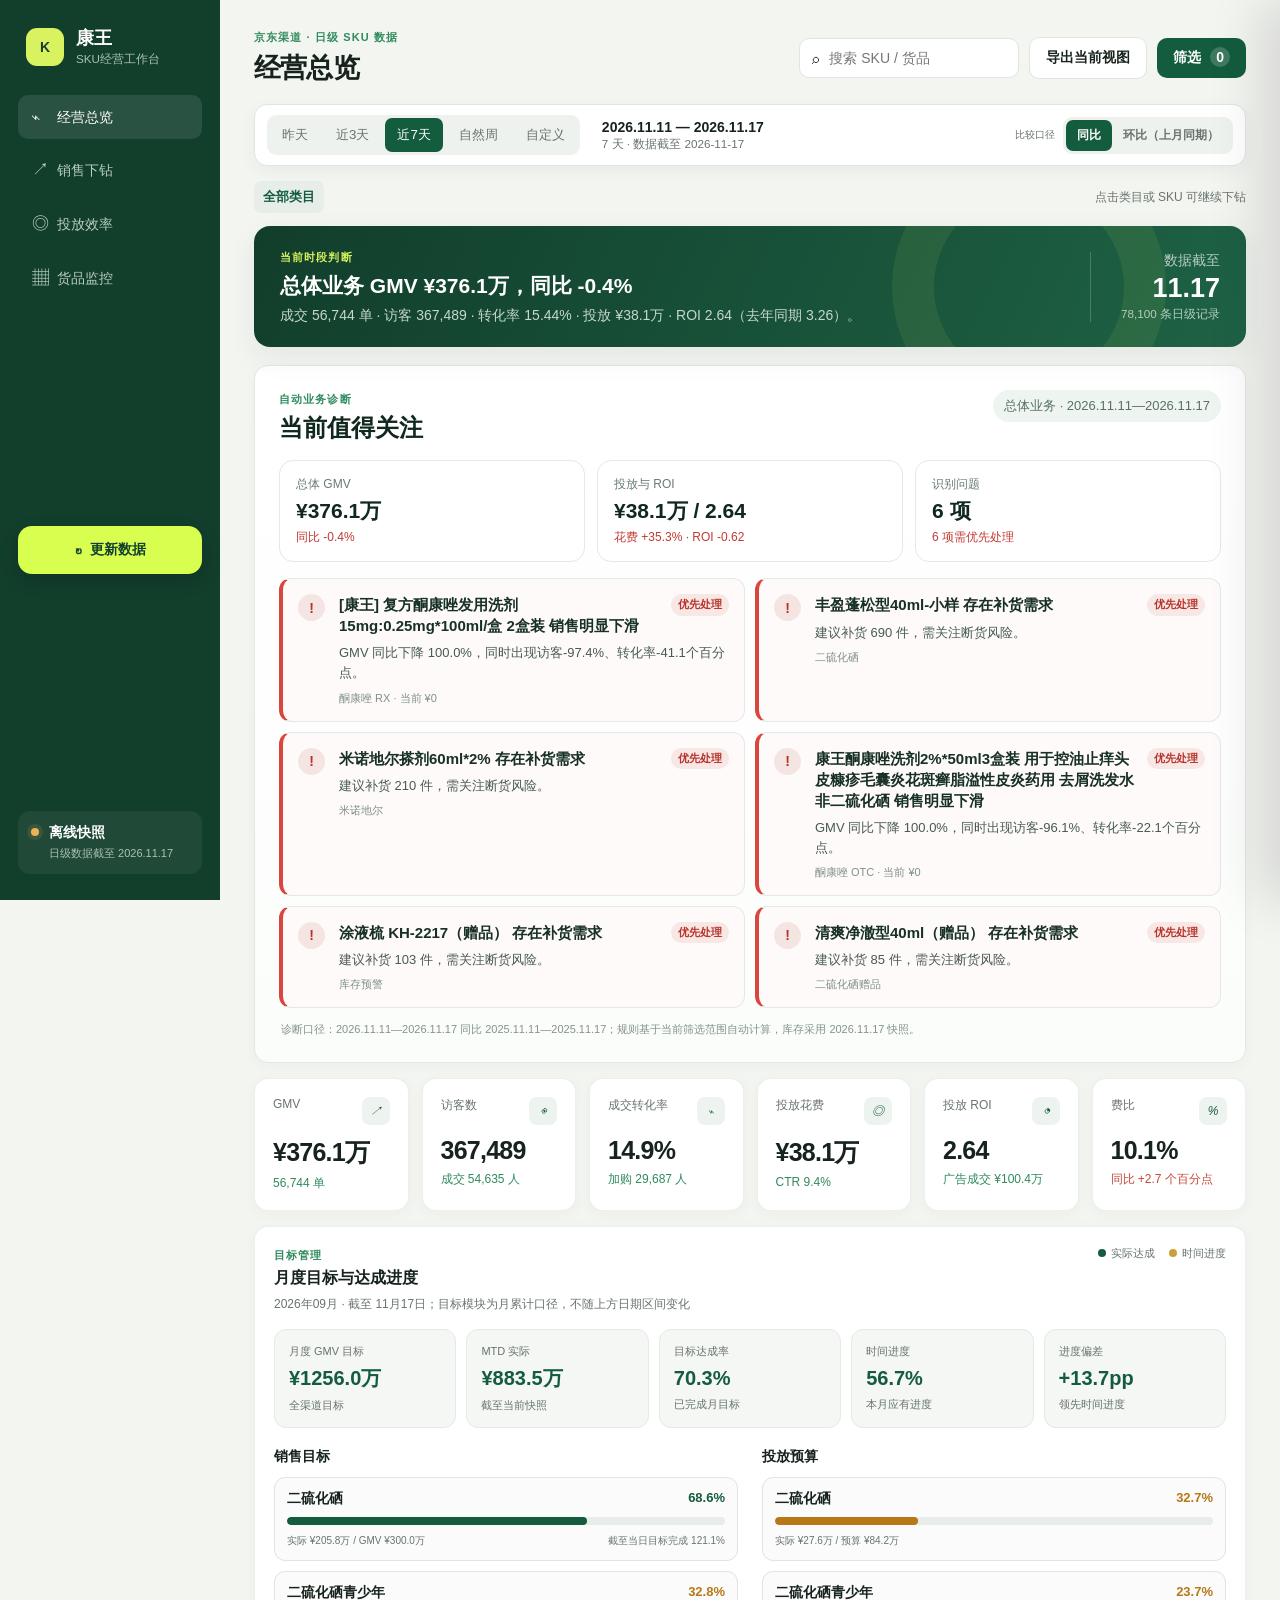
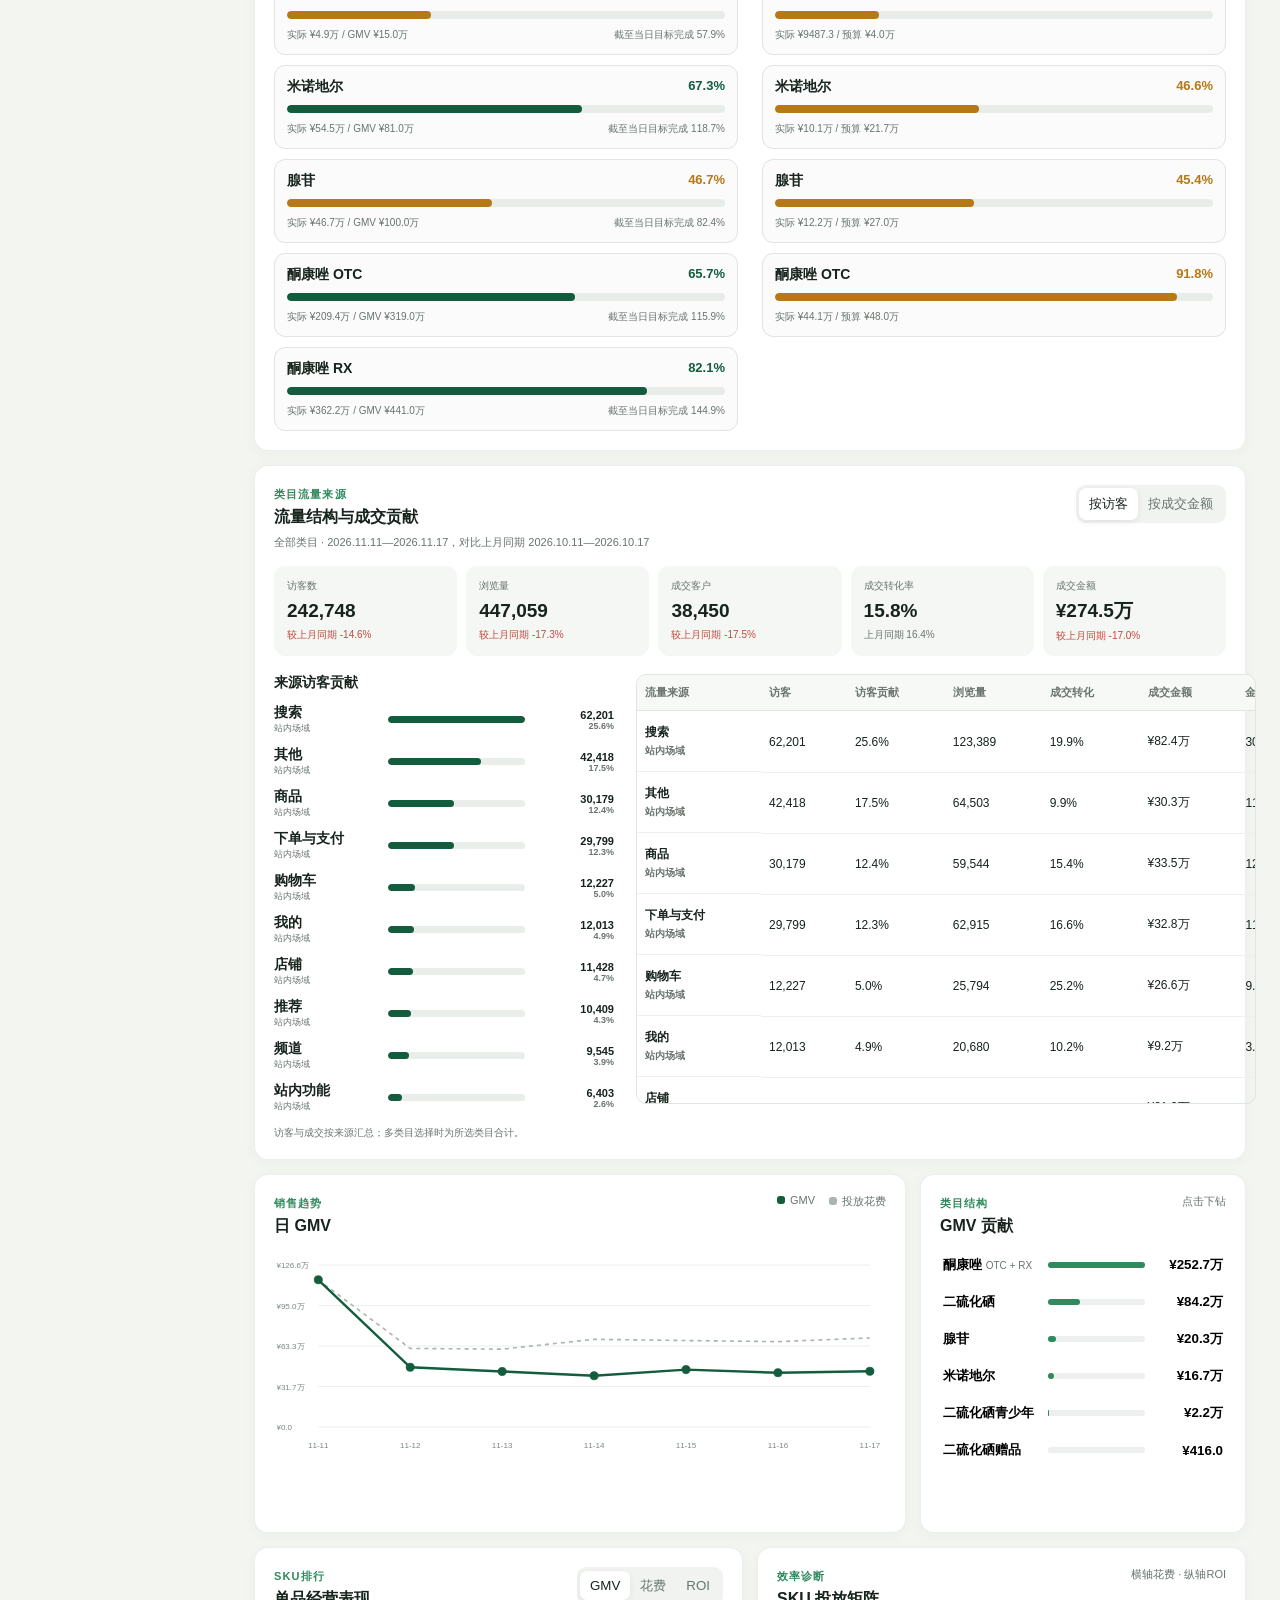
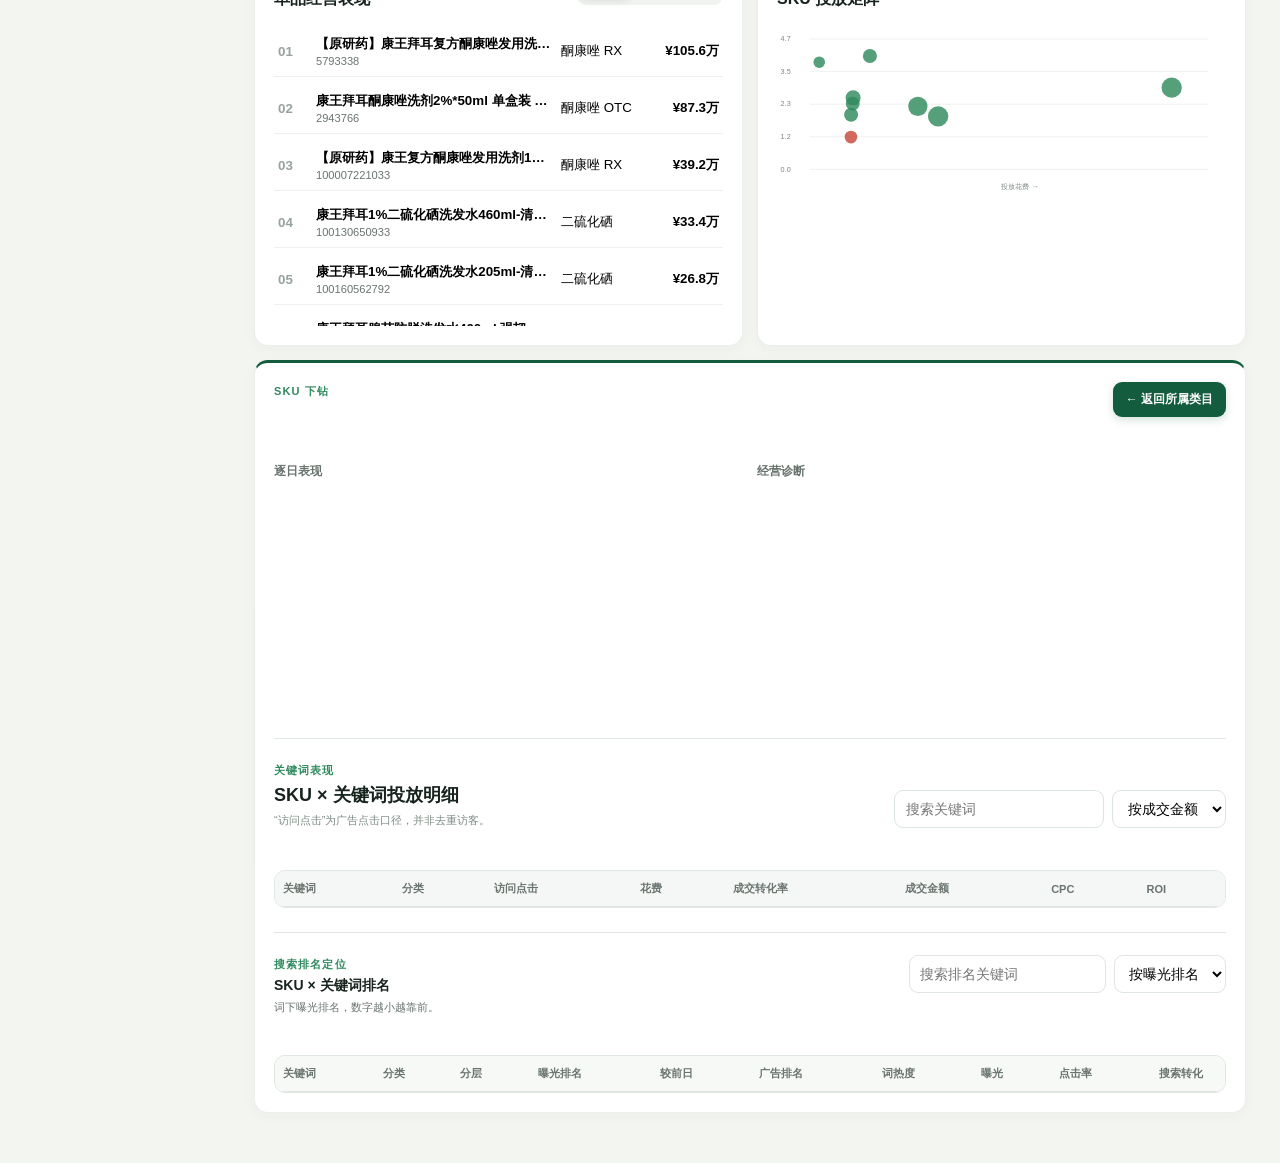
==== commit b06e361c: "chore: 2026-11-17 数据更新" ====
--- a/dashboard.html
+++ b/dashboard.html
@@ -1,13 +1,13 @@
-<!doctype html><html lang="zh-CN"><head><meta charset="UTF-8"><meta name="viewport" content="width=device-width,initial-scale=1"><meta name="theme-color" content="#f3f5f1"><title>康王 · SKU经营工作台</title><link rel="stylesheet" href="styles.css"><link rel="stylesheet" href="styles-v2.css"><link rel="stylesheet" href="styles-v3.css"></head><body>
-<aside class="sidebar"><div class="brand"><span class="brand-mark">K</span><div><strong>康王</strong><small>SKU经营工作台</small></div></div><nav><button class="nav-item active" data-section="overview"><span>⌁</span>经营总览</button><button class="nav-item" data-section="sales"><span>↗</span>销售下钻</button><button class="nav-item" data-section="ads"><span>◎</span>投放效率</button><button class="nav-item" data-section="inventory"><span>▦</span>货品监控</button></nav><a class="connected-update" href="/admin" target="_top" aria-label="联网更新数据"><span aria-hidden="true">↻</span><span>更新数据</span></a><div class="source-note"><span class="status-dot"></span><div><strong>离线快照</strong><small>日级数据截至 2026.11.16</small></div></div></aside>
-<main><header class="topbar"><div><p class="eyebrow">京东渠道 · 日级 SKU 数据</p><h1>经营总览</h1></div><div class="header-actions"><label class="search"><span>⌕</span><input id="globalSearch" placeholder="搜索 SKU / 货品"></label><button id="exportBtn" class="button secondary">导出当前视图</button><button id="filterBtn" class="button primary">筛选 <span id="filterCount">0</span></button></div></header>
-<section class="date-command" data-view="overview sales ads" aria-label="日期范围"><div class="quick-dates" id="quickDates"><button data-range="yesterday">昨天</button><button data-range="3d">近3天</button><button data-range="7d" class="active">近7天</button><button data-range="week">自然周</button><button data-range="custom">自定义</button></div><div class="date-readout"><span id="dateText"></span><small id="coverageText"></small></div><div class="custom-dates" id="customDates" hidden><label>开始<input type="date" id="startDate"></label><span>—</span><label>结束<input type="date" id="endDate"></label><button id="applyDate" class="button primary">应用</button></div></section>
-<section class="drillbar" data-view="overview sales ads"><div class="drill-nav"><button id="backLevel" class="back-level" hidden>← 返回上一级</button><div id="breadcrumb"><button data-level="all">全部类目</button></div></div><span>点击类目或 SKU 可继续下钻</span></section><section class="active-filters" id="activeFilters"></section>
-<section class="insight-banner" data-view="overview sales ads"><div><span class="label">当前时段判断</span><h2 id="insightTitle">正在计算所选日期范围</h2><p id="insightText"></p></div><div class="snapshot"><span>数据截至</span><strong>09.28</strong><small>71,065 条日级记录</small></div></section><section class="kpi-grid" id="kpiGrid" data-view="overview sales ads"></section>
-<section class="grid two-one" data-view="overview sales"><article class="panel chart-panel"><div class="panel-head"><div><span class="section-kicker">销售趋势</span><h3 id="trendTitle">日 GMV</h3></div><div class="legend"><span><i class="swatch primary"></i>GMV</span><span><i class="swatch muted"></i>投放花费</span></div></div><div id="salesChart" class="chart"></div></article><article class="panel"><div class="panel-head"><div><span class="section-kicker">类目结构</span><h3>GMV 贡献</h3></div><span class="hint">点击下钻</span></div><div id="lineRanking" class="drill-ranking"></div></article></section>
-<section class="grid equal" data-view="overview sales ads"><article class="panel"><div class="panel-head"><div><span class="section-kicker">SKU排行</span><h3>单品经营表现</h3></div><div class="segmented" id="skuMetric"><button class="active" data-metric="gmv">GMV</button><button data-metric="spend">花费</button><button data-metric="roi">ROI</button></div></div><div id="skuRanking" class="sku-ranking"></div></article><article class="panel"><div class="panel-head"><div><span class="section-kicker">效率诊断</span><h3>SKU 投放矩阵</h3></div><span class="hint">横轴花费 · 纵轴ROI</span></div><div id="skuMatrix" class="chart compact"></div></article></section>
-<section class="panel sku-detail" id="skuDetail" hidden data-view="overview sales ads"><div class="panel-head"><div><span class="section-kicker">SKU 下钻</span><h3 id="skuDetailTitle"></h3></div><button id="closeSku" class="back-detail">← 返回所属类目</button></div><div class="detail-kpis" id="detailKpis"></div><div class="grid equal detail-grid"><div><h4>逐日表现</h4><div id="skuDaily" class="chart compact"></div></div><div><h4>经营诊断</h4><div id="skuDiagnosis" class="diagnosis"></div></div></div></section>
-<section class="kpi-grid inventory-summary" id="inventorySummary" data-view="inventory"></section><section class="panel" data-view="inventory"><div class="panel-head"><div><span class="section-kicker">库存监控</span><h3>SKU 供给状态</h3></div><div class="segmented" id="riskFilter"><button class="active" data-risk="all">全部</button><button data-risk="urgent">急需补货</button><button data-risk="slow">高周转</button></div></div><div class="table-wrap"><table><thead><tr><th>货品</th><th>店铺</th><th>现货</th><th>在途</th><th>30日出库</th><th>周转天数</th><th>建议补货</th><th>状态</th></tr></thead><tbody id="inventoryBody"></tbody></table></div><div class="mobile-cards" id="inventoryCards"></div></section></main>
-<div class="drawer-backdrop" id="drawerBackdrop"></div><aside class="drawer filter-drawer" id="filterDrawer" aria-hidden="true"><div class="drawer-head"><div><span class="section-kicker">全局条件</span><h2>筛选</h2></div><button id="closeDrawer" class="icon-button">×</button></div><label>店铺<select id="shopFilter"><option value="all">全部店铺</option><option>旗舰店</option><option>大药房</option></select></label><label>类目<select id="lineFilter"><option value="all">全部类目</option></select></label><label>SKU<span class="select-search"><input id="skuSearch" placeholder="输入名称或 SKU 编码"><select id="skuFilter" size="7"><option value="all">全部 SKU</option></select></span></label><div class="drawer-actions"><button id="resetFilters" class="button secondary">重置</button><button id="applyFilters" class="button primary">应用筛选</button></div></aside><div id="toast" class="toast"></div>
-<script src="dashboard-data.js?v=20261116"></script><script src="dashboard-data-v2.js?v=20261116"></script><script src="dashboard-keywords.js?v=20261116"></script><script src="dashboard-rankings.js?v=20261116"></script><script src="dashboard-traffic.js?v=20261116"></script><script src="app-v2-20260910.js?v=20261116"></script><script src="enhancements-v16-20260910.js?v=20261116"></script><script src="enhancements-v3.js?v=20261116"></script></body></html>
-
+<!doctype html><html lang="zh-CN"><head><meta charset="UTF-8"><meta name="viewport" content="width=device-width,initial-scale=1"><meta name="theme-color" content="#f3f5f1"><title>康王 · SKU经营工作台</title><link rel="stylesheet" href="styles.css"><link rel="stylesheet" href="styles-v2.css"><link rel="stylesheet" href="styles-v3.css"></head><body>
+<aside class="sidebar"><div class="brand"><span class="brand-mark">K</span><div><strong>康王</strong><small>SKU经营工作台</small></div></div><nav><button class="nav-item active" data-section="overview"><span>⌁</span>经营总览</button><button class="nav-item" data-section="sales"><span>↗</span>销售下钻</button><button class="nav-item" data-section="ads"><span>◎</span>投放效率</button><button class="nav-item" data-section="inventory"><span>▦</span>货品监控</button></nav><a class="connected-update" href="/admin" target="_top" aria-label="联网更新数据"><span aria-hidden="true">↻</span><span>更新数据</span></a><div class="source-note"><span class="status-dot"></span><div><strong>离线快照</strong><small>日级数据截至 2026.11.17</small></div></div></aside>
+<main><header class="topbar"><div><p class="eyebrow">京东渠道 · 日级 SKU 数据</p><h1>经营总览</h1></div><div class="header-actions"><label class="search"><span>⌕</span><input id="globalSearch" placeholder="搜索 SKU / 货品"></label><button id="exportBtn" class="button secondary">导出当前视图</button><button id="filterBtn" class="button primary">筛选 <span id="filterCount">0</span></button></div></header>
+<section class="date-command" data-view="overview sales ads" aria-label="日期范围"><div class="quick-dates" id="quickDates"><button data-range="yesterday">昨天</button><button data-range="3d">近3天</button><button data-range="7d" class="active">近7天</button><button data-range="week">自然周</button><button data-range="custom">自定义</button></div><div class="date-readout"><span id="dateText"></span><small id="coverageText"></small></div><div class="custom-dates" id="customDates" hidden><label>开始<input type="date" id="startDate"></label><span>—</span><label>结束<input type="date" id="endDate"></label><button id="applyDate" class="button primary">应用</button></div></section>
+<section class="drillbar" data-view="overview sales ads"><div class="drill-nav"><button id="backLevel" class="back-level" hidden>← 返回上一级</button><div id="breadcrumb"><button data-level="all">全部类目</button></div></div><span>点击类目或 SKU 可继续下钻</span></section><section class="active-filters" id="activeFilters"></section>
+<section class="insight-banner" data-view="overview sales ads"><div><span class="label">当前时段判断</span><h2 id="insightTitle">正在计算所选日期范围</h2><p id="insightText"></p></div><div class="snapshot"><span>数据截至</span><strong>09.28</strong><small>71,065 条日级记录</small></div></section><section class="kpi-grid" id="kpiGrid" data-view="overview sales ads"></section>
+<section class="grid two-one" data-view="overview sales"><article class="panel chart-panel"><div class="panel-head"><div><span class="section-kicker">销售趋势</span><h3 id="trendTitle">日 GMV</h3></div><div class="legend"><span><i class="swatch primary"></i>GMV</span><span><i class="swatch muted"></i>投放花费</span></div></div><div id="salesChart" class="chart"></div></article><article class="panel"><div class="panel-head"><div><span class="section-kicker">类目结构</span><h3>GMV 贡献</h3></div><span class="hint">点击下钻</span></div><div id="lineRanking" class="drill-ranking"></div></article></section>
+<section class="grid equal" data-view="overview sales ads"><article class="panel"><div class="panel-head"><div><span class="section-kicker">SKU排行</span><h3>单品经营表现</h3></div><div class="segmented" id="skuMetric"><button class="active" data-metric="gmv">GMV</button><button data-metric="spend">花费</button><button data-metric="roi">ROI</button></div></div><div id="skuRanking" class="sku-ranking"></div></article><article class="panel"><div class="panel-head"><div><span class="section-kicker">效率诊断</span><h3>SKU 投放矩阵</h3></div><span class="hint">横轴花费 · 纵轴ROI</span></div><div id="skuMatrix" class="chart compact"></div></article></section>
+<section class="panel sku-detail" id="skuDetail" hidden data-view="overview sales ads"><div class="panel-head"><div><span class="section-kicker">SKU 下钻</span><h3 id="skuDetailTitle"></h3></div><button id="closeSku" class="back-detail">← 返回所属类目</button></div><div class="detail-kpis" id="detailKpis"></div><div class="grid equal detail-grid"><div><h4>逐日表现</h4><div id="skuDaily" class="chart compact"></div></div><div><h4>经营诊断</h4><div id="skuDiagnosis" class="diagnosis"></div></div></div></section>
+<section class="kpi-grid inventory-summary" id="inventorySummary" data-view="inventory"></section><section class="panel" data-view="inventory"><div class="panel-head"><div><span class="section-kicker">库存监控</span><h3>SKU 供给状态</h3></div><div class="segmented" id="riskFilter"><button class="active" data-risk="all">全部</button><button data-risk="urgent">急需补货</button><button data-risk="slow">高周转</button></div></div><div class="table-wrap"><table><thead><tr><th>货品</th><th>店铺</th><th>现货</th><th>在途</th><th>30日出库</th><th>周转天数</th><th>建议补货</th><th>状态</th></tr></thead><tbody id="inventoryBody"></tbody></table></div><div class="mobile-cards" id="inventoryCards"></div></section></main>
+<div class="drawer-backdrop" id="drawerBackdrop"></div><aside class="drawer filter-drawer" id="filterDrawer" aria-hidden="true"><div class="drawer-head"><div><span class="section-kicker">全局条件</span><h2>筛选</h2></div><button id="closeDrawer" class="icon-button">×</button></div><label>店铺<select id="shopFilter"><option value="all">全部店铺</option><option>旗舰店</option><option>大药房</option></select></label><label>类目<select id="lineFilter"><option value="all">全部类目</option></select></label><label>SKU<span class="select-search"><input id="skuSearch" placeholder="输入名称或 SKU 编码"><select id="skuFilter" size="7"><option value="all">全部 SKU</option></select></span></label><div class="drawer-actions"><button id="resetFilters" class="button secondary">重置</button><button id="applyFilters" class="button primary">应用筛选</button></div></aside><div id="toast" class="toast"></div>
+<script src="dashboard-data.js?v=20261117"></script><script src="dashboard-data-v2.js?v=20261117"></script><script src="dashboard-keywords.js?v=20261117"></script><script src="dashboard-rankings.js?v=20261117"></script><script src="dashboard-traffic.js?v=20261117"></script><script src="app-v2-20260910.js?v=20261117"></script><script src="enhancements-v16-20260910.js?v=20261117"></script><script src="enhancements-v3.js?v=20261117"></script></body></html>
+
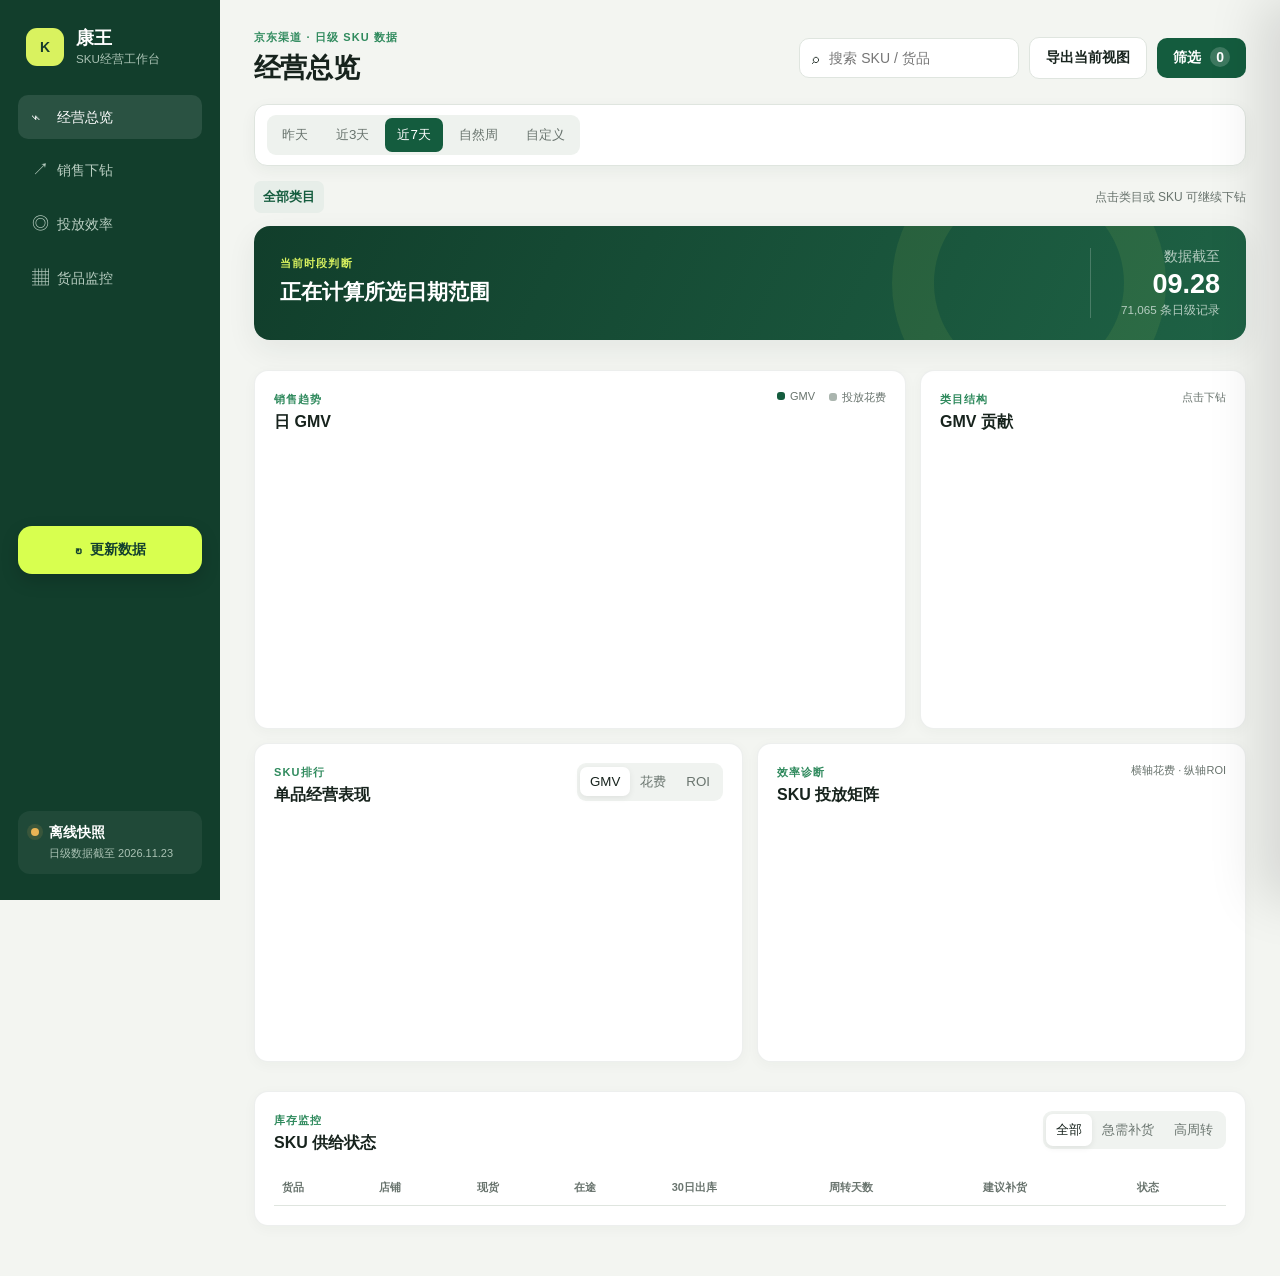
==== commit c5d371b1: "chore: 2026-11-23 数据更新" ====
--- a/dashboard.html
+++ b/dashboard.html
@@ -1,13 +1,13 @@
-<!doctype html><html lang="zh-CN"><head><meta charset="UTF-8"><meta name="viewport" content="width=device-width,initial-scale=1"><meta name="theme-color" content="#f3f5f1"><title>康王 · SKU经营工作台</title><link rel="stylesheet" href="styles.css"><link rel="stylesheet" href="styles-v2.css"><link rel="stylesheet" href="styles-v3.css"></head><body>
-<aside class="sidebar"><div class="brand"><span class="brand-mark">K</span><div><strong>康王</strong><small>SKU经营工作台</small></div></div><nav><button class="nav-item active" data-section="overview"><span>⌁</span>经营总览</button><button class="nav-item" data-section="sales"><span>↗</span>销售下钻</button><button class="nav-item" data-section="ads"><span>◎</span>投放效率</button><button class="nav-item" data-section="inventory"><span>▦</span>货品监控</button></nav><a class="connected-update" href="/admin" target="_top" aria-label="联网更新数据"><span aria-hidden="true">↻</span><span>更新数据</span></a><div class="source-note"><span class="status-dot"></span><div><strong>离线快照</strong><small>日级数据截至 2026.11.17</small></div></div></aside>
-<main><header class="topbar"><div><p class="eyebrow">京东渠道 · 日级 SKU 数据</p><h1>经营总览</h1></div><div class="header-actions"><label class="search"><span>⌕</span><input id="globalSearch" placeholder="搜索 SKU / 货品"></label><button id="exportBtn" class="button secondary">导出当前视图</button><button id="filterBtn" class="button primary">筛选 <span id="filterCount">0</span></button></div></header>
-<section class="date-command" data-view="overview sales ads" aria-label="日期范围"><div class="quick-dates" id="quickDates"><button data-range="yesterday">昨天</button><button data-range="3d">近3天</button><button data-range="7d" class="active">近7天</button><button data-range="week">自然周</button><button data-range="custom">自定义</button></div><div class="date-readout"><span id="dateText"></span><small id="coverageText"></small></div><div class="custom-dates" id="customDates" hidden><label>开始<input type="date" id="startDate"></label><span>—</span><label>结束<input type="date" id="endDate"></label><button id="applyDate" class="button primary">应用</button></div></section>
-<section class="drillbar" data-view="overview sales ads"><div class="drill-nav"><button id="backLevel" class="back-level" hidden>← 返回上一级</button><div id="breadcrumb"><button data-level="all">全部类目</button></div></div><span>点击类目或 SKU 可继续下钻</span></section><section class="active-filters" id="activeFilters"></section>
-<section class="insight-banner" data-view="overview sales ads"><div><span class="label">当前时段判断</span><h2 id="insightTitle">正在计算所选日期范围</h2><p id="insightText"></p></div><div class="snapshot"><span>数据截至</span><strong>09.28</strong><small>71,065 条日级记录</small></div></section><section class="kpi-grid" id="kpiGrid" data-view="overview sales ads"></section>
-<section class="grid two-one" data-view="overview sales"><article class="panel chart-panel"><div class="panel-head"><div><span class="section-kicker">销售趋势</span><h3 id="trendTitle">日 GMV</h3></div><div class="legend"><span><i class="swatch primary"></i>GMV</span><span><i class="swatch muted"></i>投放花费</span></div></div><div id="salesChart" class="chart"></div></article><article class="panel"><div class="panel-head"><div><span class="section-kicker">类目结构</span><h3>GMV 贡献</h3></div><span class="hint">点击下钻</span></div><div id="lineRanking" class="drill-ranking"></div></article></section>
-<section class="grid equal" data-view="overview sales ads"><article class="panel"><div class="panel-head"><div><span class="section-kicker">SKU排行</span><h3>单品经营表现</h3></div><div class="segmented" id="skuMetric"><button class="active" data-metric="gmv">GMV</button><button data-metric="spend">花费</button><button data-metric="roi">ROI</button></div></div><div id="skuRanking" class="sku-ranking"></div></article><article class="panel"><div class="panel-head"><div><span class="section-kicker">效率诊断</span><h3>SKU 投放矩阵</h3></div><span class="hint">横轴花费 · 纵轴ROI</span></div><div id="skuMatrix" class="chart compact"></div></article></section>
-<section class="panel sku-detail" id="skuDetail" hidden data-view="overview sales ads"><div class="panel-head"><div><span class="section-kicker">SKU 下钻</span><h3 id="skuDetailTitle"></h3></div><button id="closeSku" class="back-detail">← 返回所属类目</button></div><div class="detail-kpis" id="detailKpis"></div><div class="grid equal detail-grid"><div><h4>逐日表现</h4><div id="skuDaily" class="chart compact"></div></div><div><h4>经营诊断</h4><div id="skuDiagnosis" class="diagnosis"></div></div></div></section>
-<section class="kpi-grid inventory-summary" id="inventorySummary" data-view="inventory"></section><section class="panel" data-view="inventory"><div class="panel-head"><div><span class="section-kicker">库存监控</span><h3>SKU 供给状态</h3></div><div class="segmented" id="riskFilter"><button class="active" data-risk="all">全部</button><button data-risk="urgent">急需补货</button><button data-risk="slow">高周转</button></div></div><div class="table-wrap"><table><thead><tr><th>货品</th><th>店铺</th><th>现货</th><th>在途</th><th>30日出库</th><th>周转天数</th><th>建议补货</th><th>状态</th></tr></thead><tbody id="inventoryBody"></tbody></table></div><div class="mobile-cards" id="inventoryCards"></div></section></main>
-<div class="drawer-backdrop" id="drawerBackdrop"></div><aside class="drawer filter-drawer" id="filterDrawer" aria-hidden="true"><div class="drawer-head"><div><span class="section-kicker">全局条件</span><h2>筛选</h2></div><button id="closeDrawer" class="icon-button">×</button></div><label>店铺<select id="shopFilter"><option value="all">全部店铺</option><option>旗舰店</option><option>大药房</option></select></label><label>类目<select id="lineFilter"><option value="all">全部类目</option></select></label><label>SKU<span class="select-search"><input id="skuSearch" placeholder="输入名称或 SKU 编码"><select id="skuFilter" size="7"><option value="all">全部 SKU</option></select></span></label><div class="drawer-actions"><button id="resetFilters" class="button secondary">重置</button><button id="applyFilters" class="button primary">应用筛选</button></div></aside><div id="toast" class="toast"></div>
-<script src="dashboard-data.js?v=20261117"></script><script src="dashboard-data-v2.js?v=20261117"></script><script src="dashboard-keywords.js?v=20261117"></script><script src="dashboard-rankings.js?v=20261117"></script><script src="dashboard-traffic.js?v=20261117"></script><script src="app-v2-20260910.js?v=20261117"></script><script src="enhancements-v16-20260910.js?v=20261117"></script><script src="enhancements-v3.js?v=20261117"></script></body></html>
-
+<!doctype html><html lang="zh-CN"><head><meta charset="UTF-8"><meta name="viewport" content="width=device-width,initial-scale=1"><meta name="theme-color" content="#f3f5f1"><title>康王 · SKU经营工作台</title><link rel="stylesheet" href="styles.css"><link rel="stylesheet" href="styles-v2.css"><link rel="stylesheet" href="styles-v3.css"></head><body>
+<aside class="sidebar"><div class="brand"><span class="brand-mark">K</span><div><strong>康王</strong><small>SKU经营工作台</small></div></div><nav><button class="nav-item active" data-section="overview"><span>⌁</span>经营总览</button><button class="nav-item" data-section="sales"><span>↗</span>销售下钻</button><button class="nav-item" data-section="ads"><span>◎</span>投放效率</button><button class="nav-item" data-section="inventory"><span>▦</span>货品监控</button></nav><a class="connected-update" href="/admin" target="_top" aria-label="联网更新数据"><span aria-hidden="true">↻</span><span>更新数据</span></a><div class="source-note"><span class="status-dot"></span><div><strong>离线快照</strong><small>日级数据截至 2026.11.23</small></div></div></aside>
+<main><header class="topbar"><div><p class="eyebrow">京东渠道 · 日级 SKU 数据</p><h1>经营总览</h1></div><div class="header-actions"><label class="search"><span>⌕</span><input id="globalSearch" placeholder="搜索 SKU / 货品"></label><button id="exportBtn" class="button secondary">导出当前视图</button><button id="filterBtn" class="button primary">筛选 <span id="filterCount">0</span></button></div></header>
+<section class="date-command" data-view="overview sales ads" aria-label="日期范围"><div class="quick-dates" id="quickDates"><button data-range="yesterday">昨天</button><button data-range="3d">近3天</button><button data-range="7d" class="active">近7天</button><button data-range="week">自然周</button><button data-range="custom">自定义</button></div><div class="date-readout"><span id="dateText"></span><small id="coverageText"></small></div><div class="custom-dates" id="customDates" hidden><label>开始<input type="date" id="startDate"></label><span>—</span><label>结束<input type="date" id="endDate"></label><button id="applyDate" class="button primary">应用</button></div></section>
+<section class="drillbar" data-view="overview sales ads"><div class="drill-nav"><button id="backLevel" class="back-level" hidden>← 返回上一级</button><div id="breadcrumb"><button data-level="all">全部类目</button></div></div><span>点击类目或 SKU 可继续下钻</span></section><section class="active-filters" id="activeFilters"></section>
+<section class="insight-banner" data-view="overview sales ads"><div><span class="label">当前时段判断</span><h2 id="insightTitle">正在计算所选日期范围</h2><p id="insightText"></p></div><div class="snapshot"><span>数据截至</span><strong>09.28</strong><small>71,065 条日级记录</small></div></section><section class="kpi-grid" id="kpiGrid" data-view="overview sales ads"></section>
+<section class="grid two-one" data-view="overview sales"><article class="panel chart-panel"><div class="panel-head"><div><span class="section-kicker">销售趋势</span><h3 id="trendTitle">日 GMV</h3></div><div class="legend"><span><i class="swatch primary"></i>GMV</span><span><i class="swatch muted"></i>投放花费</span></div></div><div id="salesChart" class="chart"></div></article><article class="panel"><div class="panel-head"><div><span class="section-kicker">类目结构</span><h3>GMV 贡献</h3></div><span class="hint">点击下钻</span></div><div id="lineRanking" class="drill-ranking"></div></article></section>
+<section class="grid equal" data-view="overview sales ads"><article class="panel"><div class="panel-head"><div><span class="section-kicker">SKU排行</span><h3>单品经营表现</h3></div><div class="segmented" id="skuMetric"><button class="active" data-metric="gmv">GMV</button><button data-metric="spend">花费</button><button data-metric="roi">ROI</button></div></div><div id="skuRanking" class="sku-ranking"></div></article><article class="panel"><div class="panel-head"><div><span class="section-kicker">效率诊断</span><h3>SKU 投放矩阵</h3></div><span class="hint">横轴花费 · 纵轴ROI</span></div><div id="skuMatrix" class="chart compact"></div></article></section>
+<section class="panel sku-detail" id="skuDetail" hidden data-view="overview sales ads"><div class="panel-head"><div><span class="section-kicker">SKU 下钻</span><h3 id="skuDetailTitle"></h3></div><button id="closeSku" class="back-detail">← 返回所属类目</button></div><div class="detail-kpis" id="detailKpis"></div><div class="grid equal detail-grid"><div><h4>逐日表现</h4><div id="skuDaily" class="chart compact"></div></div><div><h4>经营诊断</h4><div id="skuDiagnosis" class="diagnosis"></div></div></div></section>
+<section class="kpi-grid inventory-summary" id="inventorySummary" data-view="inventory"></section><section class="panel" data-view="inventory"><div class="panel-head"><div><span class="section-kicker">库存监控</span><h3>SKU 供给状态</h3></div><div class="segmented" id="riskFilter"><button class="active" data-risk="all">全部</button><button data-risk="urgent">急需补货</button><button data-risk="slow">高周转</button></div></div><div class="table-wrap"><table><thead><tr><th>货品</th><th>店铺</th><th>现货</th><th>在途</th><th>30日出库</th><th>周转天数</th><th>建议补货</th><th>状态</th></tr></thead><tbody id="inventoryBody"></tbody></table></div><div class="mobile-cards" id="inventoryCards"></div></section></main>
+<div class="drawer-backdrop" id="drawerBackdrop"></div><aside class="drawer filter-drawer" id="filterDrawer" aria-hidden="true"><div class="drawer-head"><div><span class="section-kicker">全局条件</span><h2>筛选</h2></div><button id="closeDrawer" class="icon-button">×</button></div><label>店铺<select id="shopFilter"><option value="all">全部店铺</option><option>旗舰店</option><option>大药房</option></select></label><label>类目<select id="lineFilter"><option value="all">全部类目</option></select></label><label>SKU<span class="select-search"><input id="skuSearch" placeholder="输入名称或 SKU 编码"><select id="skuFilter" size="7"><option value="all">全部 SKU</option></select></span></label><div class="drawer-actions"><button id="resetFilters" class="button secondary">重置</button><button id="applyFilters" class="button primary">应用筛选</button></div></aside><div id="toast" class="toast"></div>
+<script src="dashboard-data.js?v=20261123"></script><script src="dashboard-data-v2.js?v=20261123"></script><script src="dashboard-keywords.js?v=20261123"></script><script src="dashboard-rankings.js?v=20261123"></script><script src="dashboard-traffic.js?v=20261123"></script><script src="app-v2-20260910.js?v=20261123"></script><script src="enhancements-v16-20260910.js?v=20261123"></script><script src="enhancements-v3.js?v=20261123"></script></body></html>
+
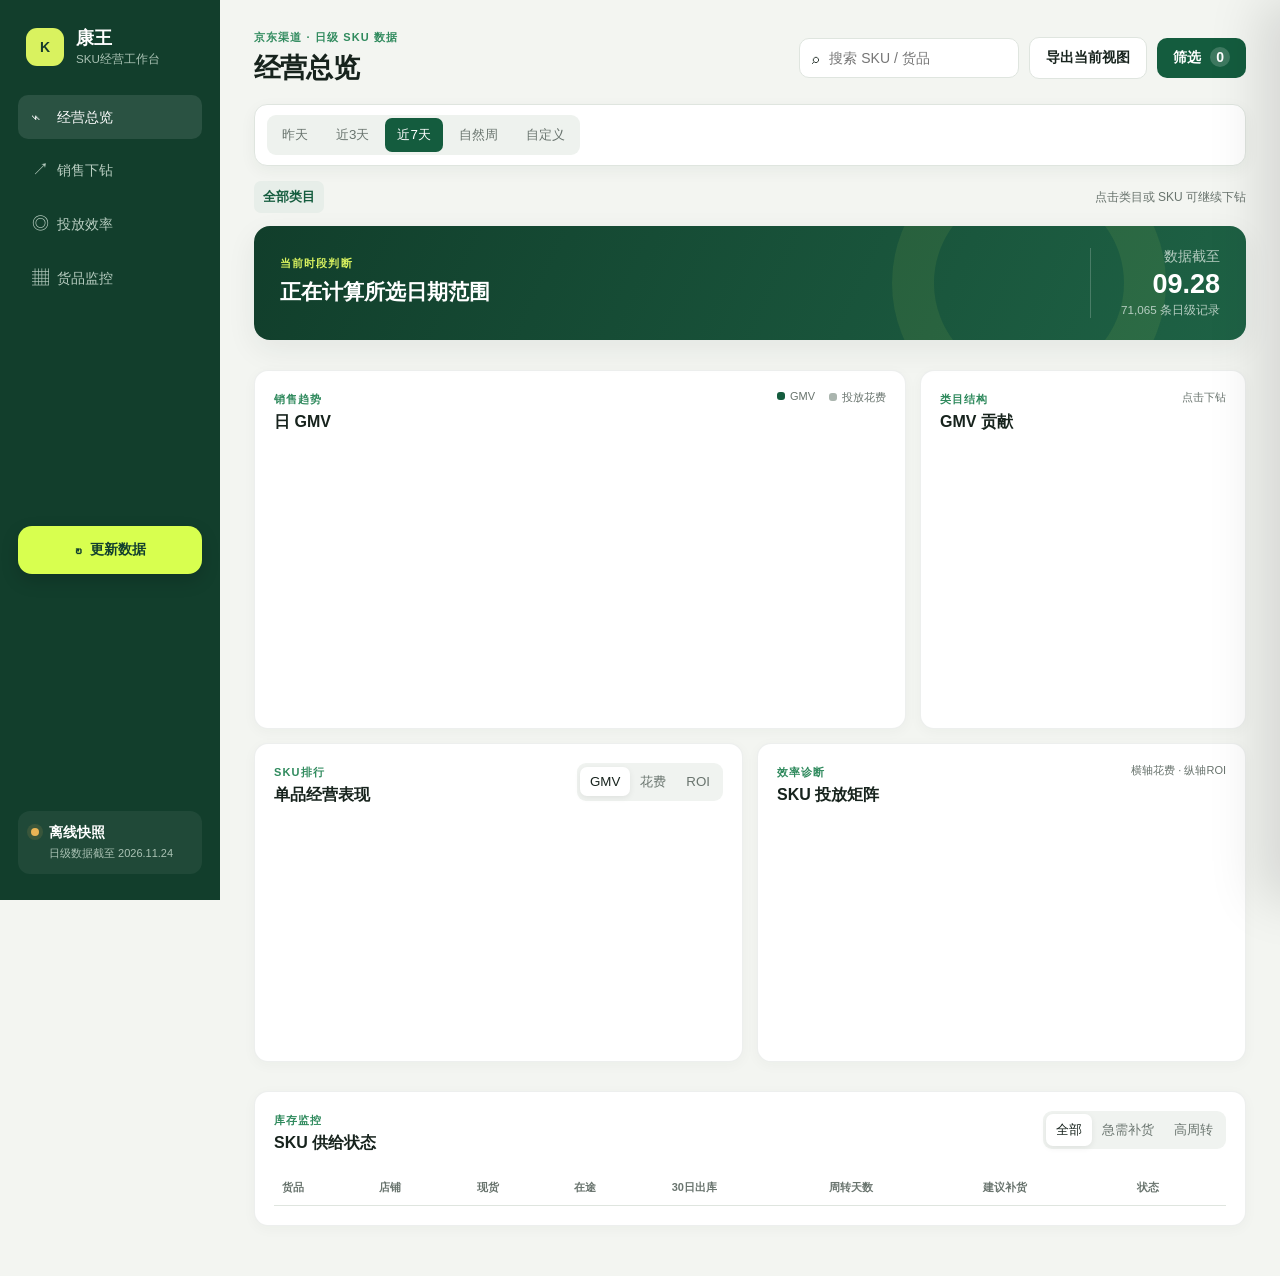
==== commit 8471fdd0: "chore: 2026-11-24 数据更新" ====
--- a/dashboard.html
+++ b/dashboard.html
@@ -1,5 +1,5 @@
 <!doctype html><html lang="zh-CN"><head><meta charset="UTF-8"><meta name="viewport" content="width=device-width,initial-scale=1"><meta name="theme-color" content="#f3f5f1"><title>康王 · SKU经营工作台</title><link rel="stylesheet" href="styles.css"><link rel="stylesheet" href="styles-v2.css"><link rel="stylesheet" href="styles-v3.css"></head><body>
-<aside class="sidebar"><div class="brand"><span class="brand-mark">K</span><div><strong>康王</strong><small>SKU经营工作台</small></div></div><nav><button class="nav-item active" data-section="overview"><span>⌁</span>经营总览</button><button class="nav-item" data-section="sales"><span>↗</span>销售下钻</button><button class="nav-item" data-section="ads"><span>◎</span>投放效率</button><button class="nav-item" data-section="inventory"><span>▦</span>货品监控</button></nav><a class="connected-update" href="/admin" target="_top" aria-label="联网更新数据"><span aria-hidden="true">↻</span><span>更新数据</span></a><div class="source-note"><span class="status-dot"></span><div><strong>离线快照</strong><small>日级数据截至 2026.11.23</small></div></div></aside>
+<aside class="sidebar"><div class="brand"><span class="brand-mark">K</span><div><strong>康王</strong><small>SKU经营工作台</small></div></div><nav><button class="nav-item active" data-section="overview"><span>⌁</span>经营总览</button><button class="nav-item" data-section="sales"><span>↗</span>销售下钻</button><button class="nav-item" data-section="ads"><span>◎</span>投放效率</button><button class="nav-item" data-section="inventory"><span>▦</span>货品监控</button></nav><a class="connected-update" href="/admin" target="_top" aria-label="联网更新数据"><span aria-hidden="true">↻</span><span>更新数据</span></a><div class="source-note"><span class="status-dot"></span><div><strong>离线快照</strong><small>日级数据截至 2026.11.24</small></div></div></aside>
 <main><header class="topbar"><div><p class="eyebrow">京东渠道 · 日级 SKU 数据</p><h1>经营总览</h1></div><div class="header-actions"><label class="search"><span>⌕</span><input id="globalSearch" placeholder="搜索 SKU / 货品"></label><button id="exportBtn" class="button secondary">导出当前视图</button><button id="filterBtn" class="button primary">筛选 <span id="filterCount">0</span></button></div></header>
 <section class="date-command" data-view="overview sales ads" aria-label="日期范围"><div class="quick-dates" id="quickDates"><button data-range="yesterday">昨天</button><button data-range="3d">近3天</button><button data-range="7d" class="active">近7天</button><button data-range="week">自然周</button><button data-range="custom">自定义</button></div><div class="date-readout"><span id="dateText"></span><small id="coverageText"></small></div><div class="custom-dates" id="customDates" hidden><label>开始<input type="date" id="startDate"></label><span>—</span><label>结束<input type="date" id="endDate"></label><button id="applyDate" class="button primary">应用</button></div></section>
 <section class="drillbar" data-view="overview sales ads"><div class="drill-nav"><button id="backLevel" class="back-level" hidden>← 返回上一级</button><div id="breadcrumb"><button data-level="all">全部类目</button></div></div><span>点击类目或 SKU 可继续下钻</span></section><section class="active-filters" id="activeFilters"></section>
@@ -9,5 +9,5 @@
 <section class="panel sku-detail" id="skuDetail" hidden data-view="overview sales ads"><div class="panel-head"><div><span class="section-kicker">SKU 下钻</span><h3 id="skuDetailTitle"></h3></div><button id="closeSku" class="back-detail">← 返回所属类目</button></div><div class="detail-kpis" id="detailKpis"></div><div class="grid equal detail-grid"><div><h4>逐日表现</h4><div id="skuDaily" class="chart compact"></div></div><div><h4>经营诊断</h4><div id="skuDiagnosis" class="diagnosis"></div></div></div></section>
 <section class="kpi-grid inventory-summary" id="inventorySummary" data-view="inventory"></section><section class="panel" data-view="inventory"><div class="panel-head"><div><span class="section-kicker">库存监控</span><h3>SKU 供给状态</h3></div><div class="segmented" id="riskFilter"><button class="active" data-risk="all">全部</button><button data-risk="urgent">急需补货</button><button data-risk="slow">高周转</button></div></div><div class="table-wrap"><table><thead><tr><th>货品</th><th>店铺</th><th>现货</th><th>在途</th><th>30日出库</th><th>周转天数</th><th>建议补货</th><th>状态</th></tr></thead><tbody id="inventoryBody"></tbody></table></div><div class="mobile-cards" id="inventoryCards"></div></section></main>
 <div class="drawer-backdrop" id="drawerBackdrop"></div><aside class="drawer filter-drawer" id="filterDrawer" aria-hidden="true"><div class="drawer-head"><div><span class="section-kicker">全局条件</span><h2>筛选</h2></div><button id="closeDrawer" class="icon-button">×</button></div><label>店铺<select id="shopFilter"><option value="all">全部店铺</option><option>旗舰店</option><option>大药房</option></select></label><label>类目<select id="lineFilter"><option value="all">全部类目</option></select></label><label>SKU<span class="select-search"><input id="skuSearch" placeholder="输入名称或 SKU 编码"><select id="skuFilter" size="7"><option value="all">全部 SKU</option></select></span></label><div class="drawer-actions"><button id="resetFilters" class="button secondary">重置</button><button id="applyFilters" class="button primary">应用筛选</button></div></aside><div id="toast" class="toast"></div>
-<script src="dashboard-data.js?v=20261123"></script><script src="dashboard-data-v2.js?v=20261123"></script><script src="dashboard-keywords.js?v=20261123"></script><script src="dashboard-rankings.js?v=20261123"></script><script src="dashboard-traffic.js?v=20261123"></script><script src="app-v2-20260910.js?v=20261123"></script><script src="enhancements-v16-20260910.js?v=20261123"></script><script src="enhancements-v3.js?v=20261123"></script></body></html>
+<script src="dashboard-data.js?v=20261124"></script><script src="dashboard-data-v2.js?v=20261124"></script><script src="dashboard-keywords.js?v=20261124"></script><script src="dashboard-rankings.js?v=20261124"></script><script src="dashboard-traffic.js?v=20261124"></script><script src="app-v2-20260910.js?v=20261124"></script><script src="enhancements-v16-20260910.js?v=20261124"></script><script src="enhancements-v3.js?v=20261124"></script></body></html>
 
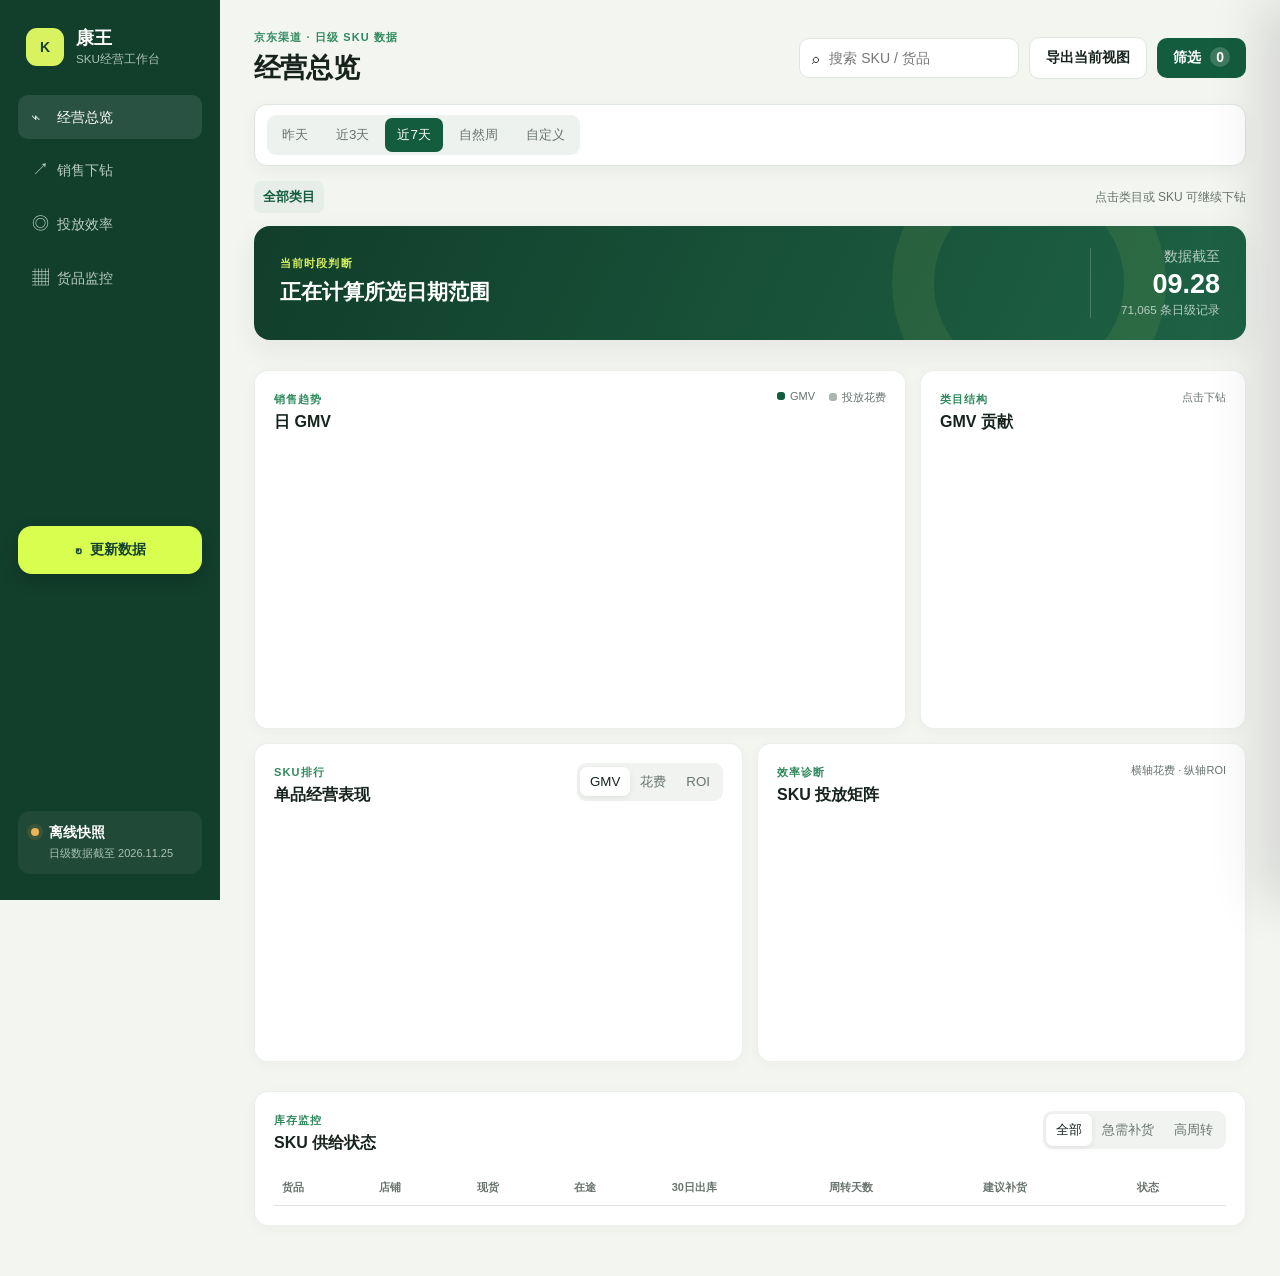
==== commit 092ea543: "chore: 2026-11-25 数据更新" ====
--- a/dashboard.html
+++ b/dashboard.html
@@ -1,5 +1,5 @@
 <!doctype html><html lang="zh-CN"><head><meta charset="UTF-8"><meta name="viewport" content="width=device-width,initial-scale=1"><meta name="theme-color" content="#f3f5f1"><title>康王 · SKU经营工作台</title><link rel="stylesheet" href="styles.css"><link rel="stylesheet" href="styles-v2.css"><link rel="stylesheet" href="styles-v3.css"></head><body>
-<aside class="sidebar"><div class="brand"><span class="brand-mark">K</span><div><strong>康王</strong><small>SKU经营工作台</small></div></div><nav><button class="nav-item active" data-section="overview"><span>⌁</span>经营总览</button><button class="nav-item" data-section="sales"><span>↗</span>销售下钻</button><button class="nav-item" data-section="ads"><span>◎</span>投放效率</button><button class="nav-item" data-section="inventory"><span>▦</span>货品监控</button></nav><a class="connected-update" href="/admin" target="_top" aria-label="联网更新数据"><span aria-hidden="true">↻</span><span>更新数据</span></a><div class="source-note"><span class="status-dot"></span><div><strong>离线快照</strong><small>日级数据截至 2026.11.24</small></div></div></aside>
+<aside class="sidebar"><div class="brand"><span class="brand-mark">K</span><div><strong>康王</strong><small>SKU经营工作台</small></div></div><nav><button class="nav-item active" data-section="overview"><span>⌁</span>经营总览</button><button class="nav-item" data-section="sales"><span>↗</span>销售下钻</button><button class="nav-item" data-section="ads"><span>◎</span>投放效率</button><button class="nav-item" data-section="inventory"><span>▦</span>货品监控</button></nav><a class="connected-update" href="/admin" target="_top" aria-label="联网更新数据"><span aria-hidden="true">↻</span><span>更新数据</span></a><div class="source-note"><span class="status-dot"></span><div><strong>离线快照</strong><small>日级数据截至 2026.11.25</small></div></div></aside>
 <main><header class="topbar"><div><p class="eyebrow">京东渠道 · 日级 SKU 数据</p><h1>经营总览</h1></div><div class="header-actions"><label class="search"><span>⌕</span><input id="globalSearch" placeholder="搜索 SKU / 货品"></label><button id="exportBtn" class="button secondary">导出当前视图</button><button id="filterBtn" class="button primary">筛选 <span id="filterCount">0</span></button></div></header>
 <section class="date-command" data-view="overview sales ads" aria-label="日期范围"><div class="quick-dates" id="quickDates"><button data-range="yesterday">昨天</button><button data-range="3d">近3天</button><button data-range="7d" class="active">近7天</button><button data-range="week">自然周</button><button data-range="custom">自定义</button></div><div class="date-readout"><span id="dateText"></span><small id="coverageText"></small></div><div class="custom-dates" id="customDates" hidden><label>开始<input type="date" id="startDate"></label><span>—</span><label>结束<input type="date" id="endDate"></label><button id="applyDate" class="button primary">应用</button></div></section>
 <section class="drillbar" data-view="overview sales ads"><div class="drill-nav"><button id="backLevel" class="back-level" hidden>← 返回上一级</button><div id="breadcrumb"><button data-level="all">全部类目</button></div></div><span>点击类目或 SKU 可继续下钻</span></section><section class="active-filters" id="activeFilters"></section>
@@ -9,5 +9,5 @@
 <section class="panel sku-detail" id="skuDetail" hidden data-view="overview sales ads"><div class="panel-head"><div><span class="section-kicker">SKU 下钻</span><h3 id="skuDetailTitle"></h3></div><button id="closeSku" class="back-detail">← 返回所属类目</button></div><div class="detail-kpis" id="detailKpis"></div><div class="grid equal detail-grid"><div><h4>逐日表现</h4><div id="skuDaily" class="chart compact"></div></div><div><h4>经营诊断</h4><div id="skuDiagnosis" class="diagnosis"></div></div></div></section>
 <section class="kpi-grid inventory-summary" id="inventorySummary" data-view="inventory"></section><section class="panel" data-view="inventory"><div class="panel-head"><div><span class="section-kicker">库存监控</span><h3>SKU 供给状态</h3></div><div class="segmented" id="riskFilter"><button class="active" data-risk="all">全部</button><button data-risk="urgent">急需补货</button><button data-risk="slow">高周转</button></div></div><div class="table-wrap"><table><thead><tr><th>货品</th><th>店铺</th><th>现货</th><th>在途</th><th>30日出库</th><th>周转天数</th><th>建议补货</th><th>状态</th></tr></thead><tbody id="inventoryBody"></tbody></table></div><div class="mobile-cards" id="inventoryCards"></div></section></main>
 <div class="drawer-backdrop" id="drawerBackdrop"></div><aside class="drawer filter-drawer" id="filterDrawer" aria-hidden="true"><div class="drawer-head"><div><span class="section-kicker">全局条件</span><h2>筛选</h2></div><button id="closeDrawer" class="icon-button">×</button></div><label>店铺<select id="shopFilter"><option value="all">全部店铺</option><option>旗舰店</option><option>大药房</option></select></label><label>类目<select id="lineFilter"><option value="all">全部类目</option></select></label><label>SKU<span class="select-search"><input id="skuSearch" placeholder="输入名称或 SKU 编码"><select id="skuFilter" size="7"><option value="all">全部 SKU</option></select></span></label><div class="drawer-actions"><button id="resetFilters" class="button secondary">重置</button><button id="applyFilters" class="button primary">应用筛选</button></div></aside><div id="toast" class="toast"></div>
-<script src="dashboard-data.js?v=20261124"></script><script src="dashboard-data-v2.js?v=20261124"></script><script src="dashboard-keywords.js?v=20261124"></script><script src="dashboard-rankings.js?v=20261124"></script><script src="dashboard-traffic.js?v=20261124"></script><script src="app-v2-20260910.js?v=20261124"></script><script src="enhancements-v16-20260910.js?v=20261124"></script><script src="enhancements-v3.js?v=20261124"></script></body></html>
+<script src="dashboard-data.js?v=20261125"></script><script src="dashboard-data-v2.js?v=20261125"></script><script src="dashboard-keywords.js?v=20261125"></script><script src="dashboard-rankings.js?v=20261125"></script><script src="dashboard-traffic.js?v=20261125"></script><script src="app-v2-20260910.js?v=20261125"></script><script src="enhancements-v16-20260910.js?v=20261125"></script><script src="enhancements-v3.js?v=20261125"></script></body></html>
 
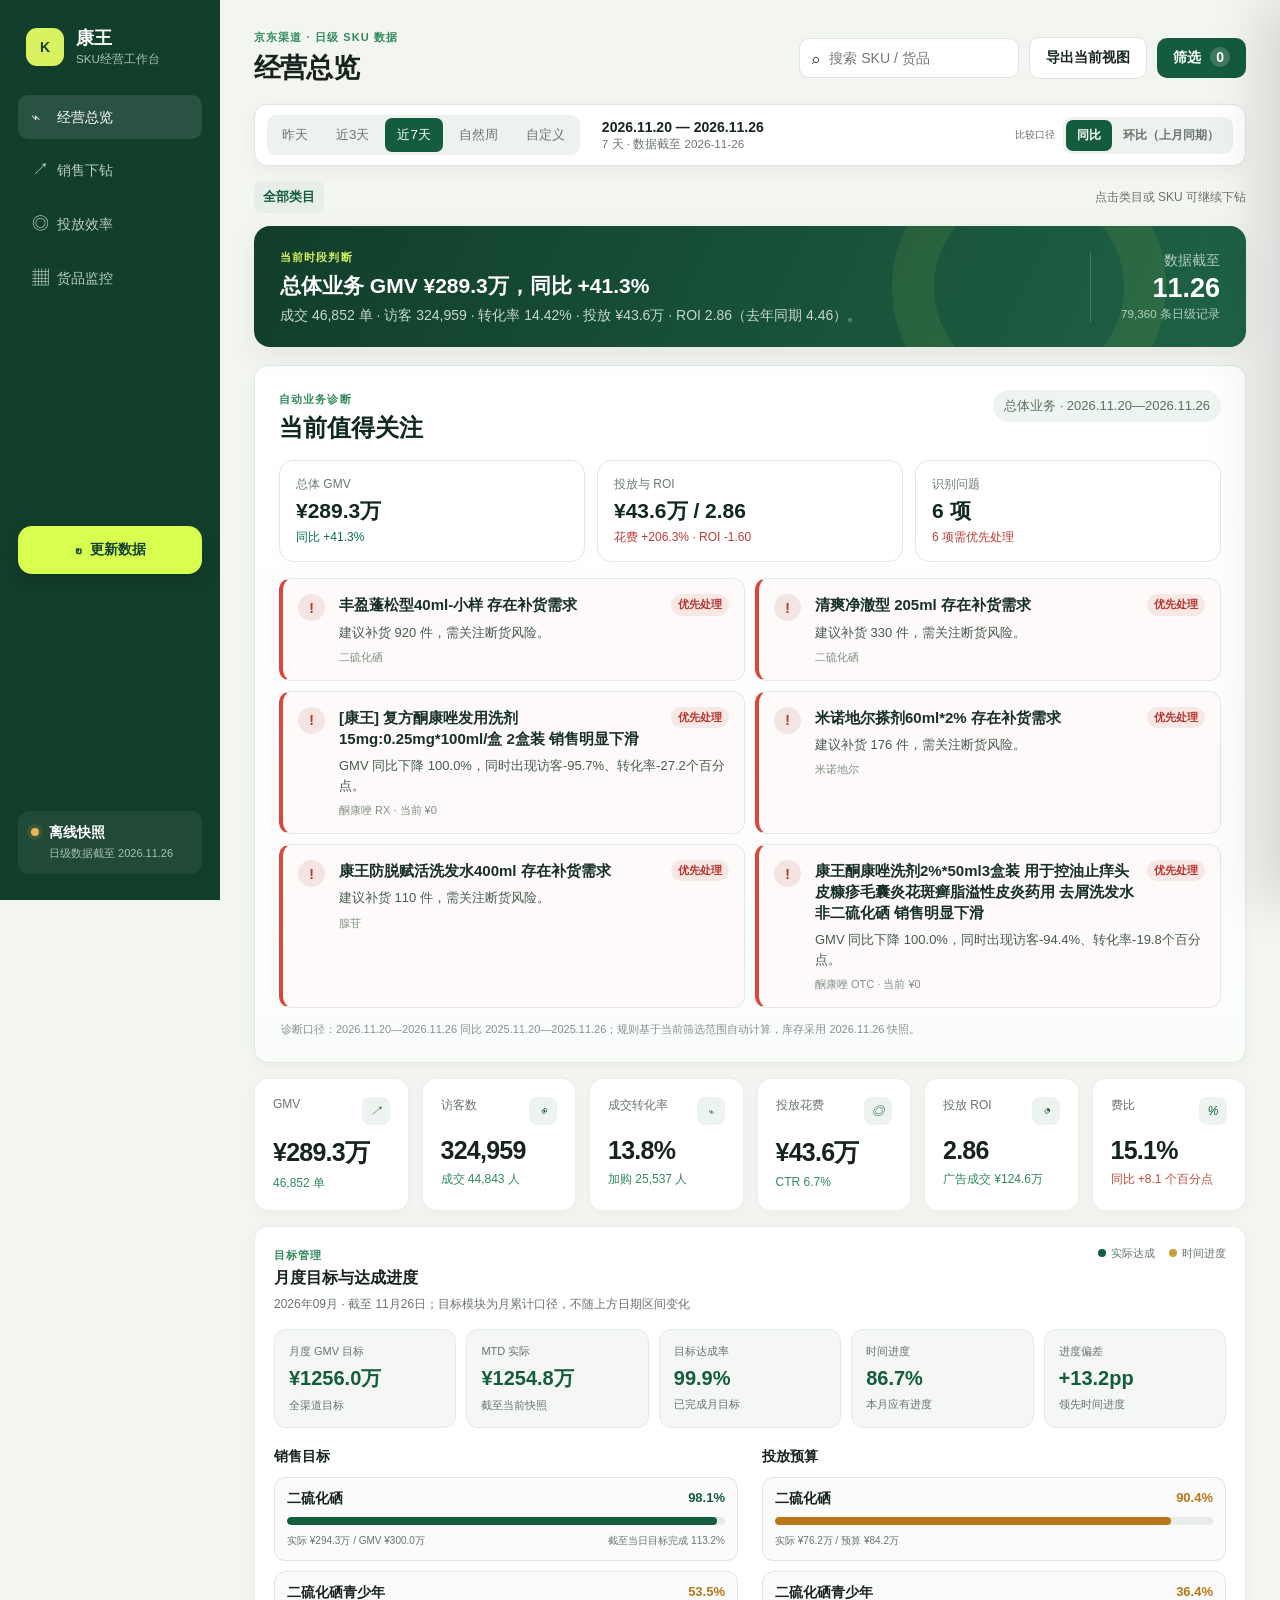
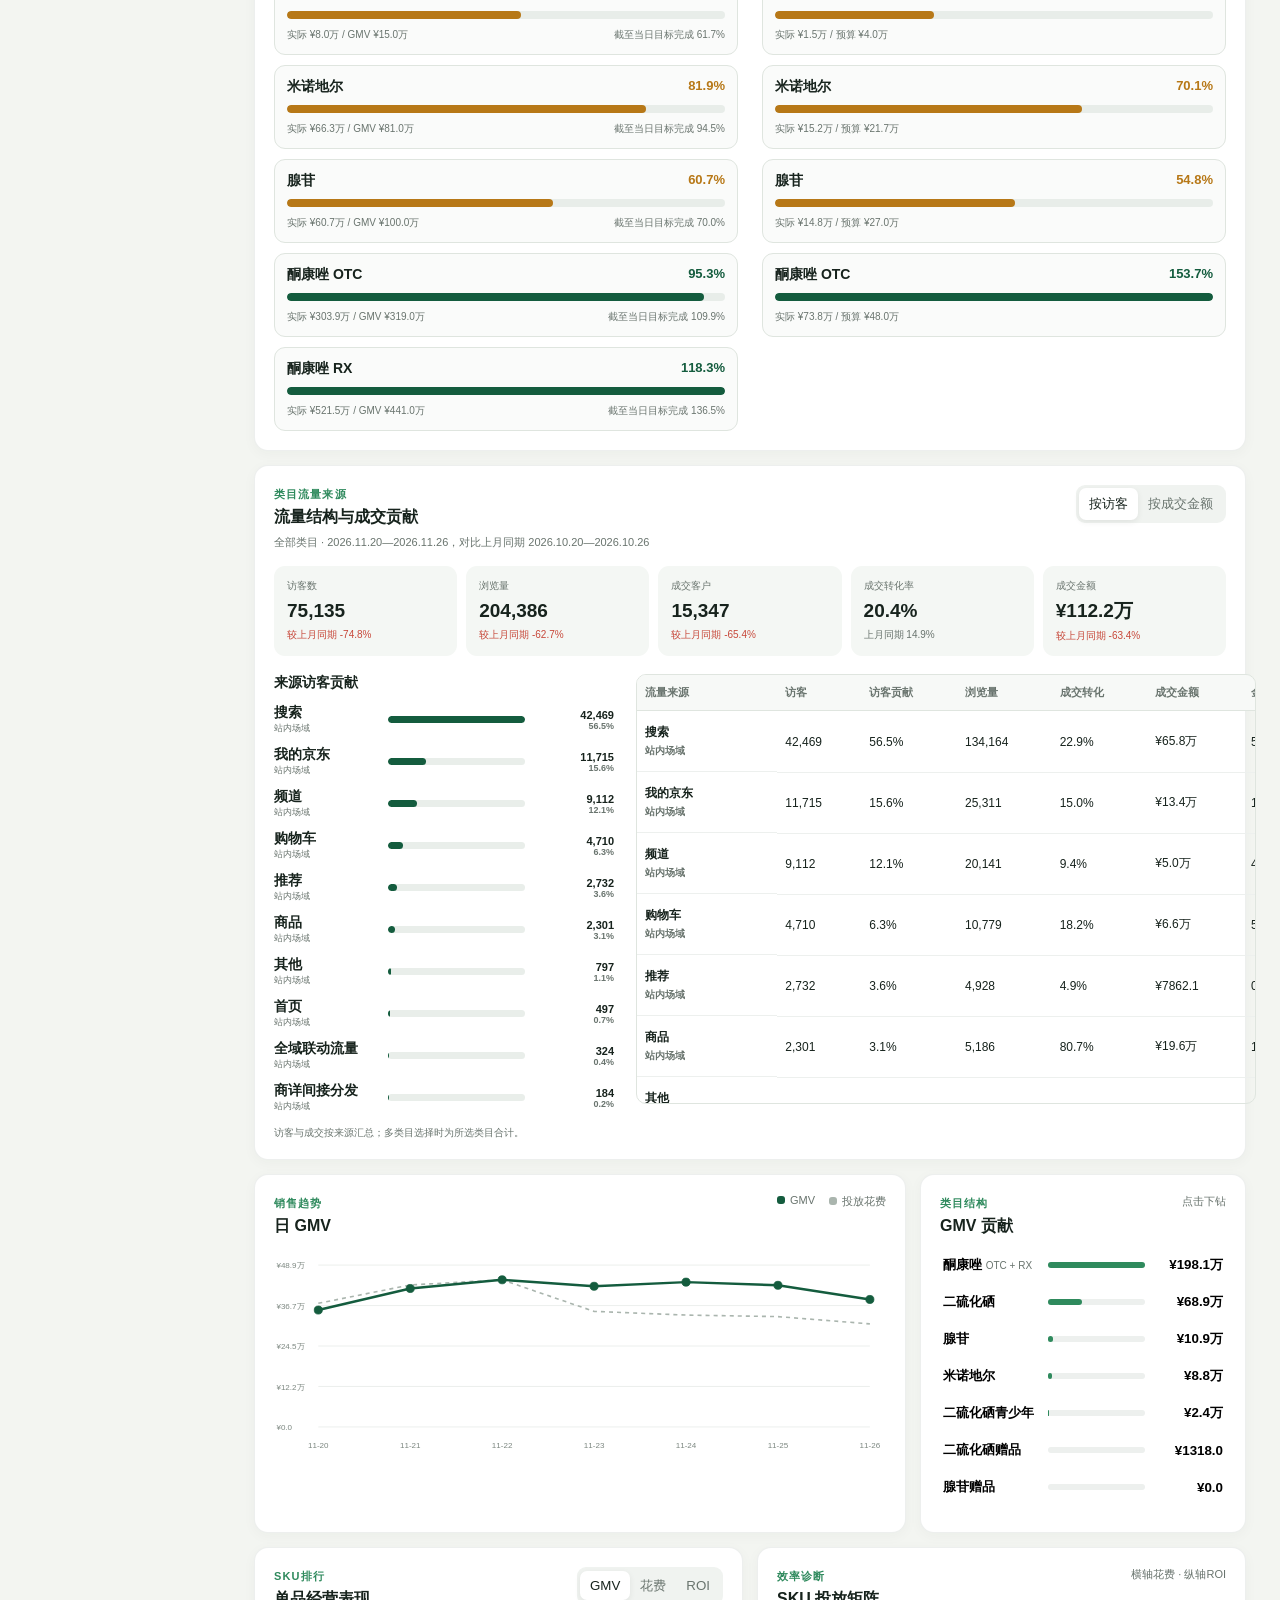
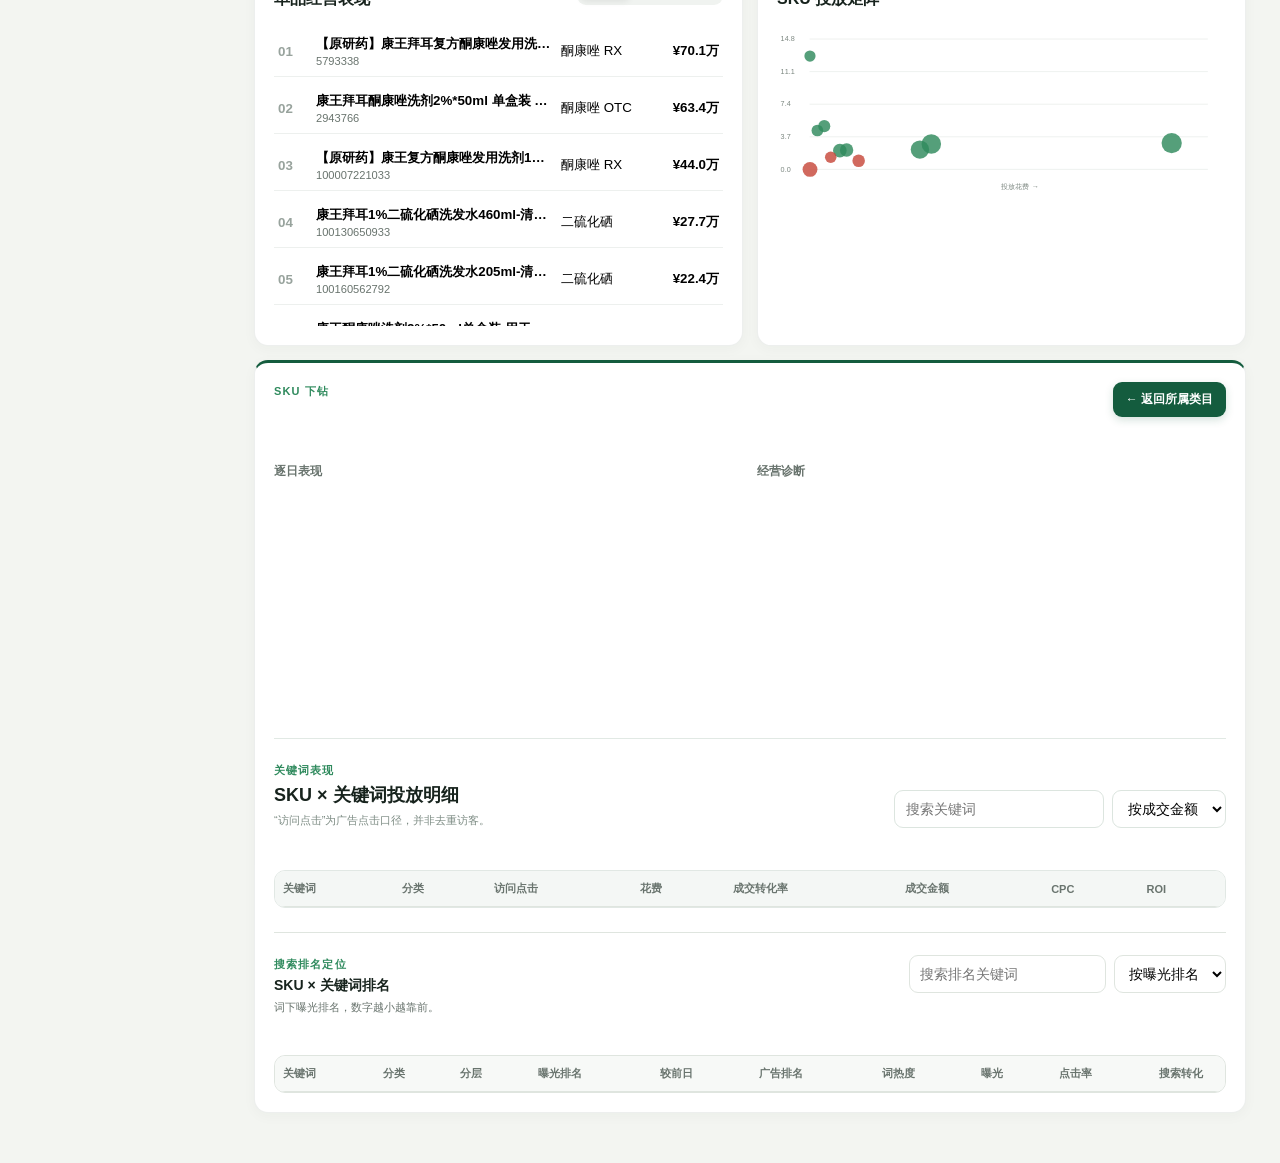
==== commit 3c89dcaa: "chore: 2026-11-26 数据更新" ====
--- a/dashboard.html
+++ b/dashboard.html
@@ -1,13 +1,13 @@
-<!doctype html><html lang="zh-CN"><head><meta charset="UTF-8"><meta name="viewport" content="width=device-width,initial-scale=1"><meta name="theme-color" content="#f3f5f1"><title>康王 · SKU经营工作台</title><link rel="stylesheet" href="styles.css"><link rel="stylesheet" href="styles-v2.css"><link rel="stylesheet" href="styles-v3.css"></head><body>
-<aside class="sidebar"><div class="brand"><span class="brand-mark">K</span><div><strong>康王</strong><small>SKU经营工作台</small></div></div><nav><button class="nav-item active" data-section="overview"><span>⌁</span>经营总览</button><button class="nav-item" data-section="sales"><span>↗</span>销售下钻</button><button class="nav-item" data-section="ads"><span>◎</span>投放效率</button><button class="nav-item" data-section="inventory"><span>▦</span>货品监控</button></nav><a class="connected-update" href="/admin" target="_top" aria-label="联网更新数据"><span aria-hidden="true">↻</span><span>更新数据</span></a><div class="source-note"><span class="status-dot"></span><div><strong>离线快照</strong><small>日级数据截至 2026.11.25</small></div></div></aside>
-<main><header class="topbar"><div><p class="eyebrow">京东渠道 · 日级 SKU 数据</p><h1>经营总览</h1></div><div class="header-actions"><label class="search"><span>⌕</span><input id="globalSearch" placeholder="搜索 SKU / 货品"></label><button id="exportBtn" class="button secondary">导出当前视图</button><button id="filterBtn" class="button primary">筛选 <span id="filterCount">0</span></button></div></header>
-<section class="date-command" data-view="overview sales ads" aria-label="日期范围"><div class="quick-dates" id="quickDates"><button data-range="yesterday">昨天</button><button data-range="3d">近3天</button><button data-range="7d" class="active">近7天</button><button data-range="week">自然周</button><button data-range="custom">自定义</button></div><div class="date-readout"><span id="dateText"></span><small id="coverageText"></small></div><div class="custom-dates" id="customDates" hidden><label>开始<input type="date" id="startDate"></label><span>—</span><label>结束<input type="date" id="endDate"></label><button id="applyDate" class="button primary">应用</button></div></section>
-<section class="drillbar" data-view="overview sales ads"><div class="drill-nav"><button id="backLevel" class="back-level" hidden>← 返回上一级</button><div id="breadcrumb"><button data-level="all">全部类目</button></div></div><span>点击类目或 SKU 可继续下钻</span></section><section class="active-filters" id="activeFilters"></section>
-<section class="insight-banner" data-view="overview sales ads"><div><span class="label">当前时段判断</span><h2 id="insightTitle">正在计算所选日期范围</h2><p id="insightText"></p></div><div class="snapshot"><span>数据截至</span><strong>09.28</strong><small>71,065 条日级记录</small></div></section><section class="kpi-grid" id="kpiGrid" data-view="overview sales ads"></section>
-<section class="grid two-one" data-view="overview sales"><article class="panel chart-panel"><div class="panel-head"><div><span class="section-kicker">销售趋势</span><h3 id="trendTitle">日 GMV</h3></div><div class="legend"><span><i class="swatch primary"></i>GMV</span><span><i class="swatch muted"></i>投放花费</span></div></div><div id="salesChart" class="chart"></div></article><article class="panel"><div class="panel-head"><div><span class="section-kicker">类目结构</span><h3>GMV 贡献</h3></div><span class="hint">点击下钻</span></div><div id="lineRanking" class="drill-ranking"></div></article></section>
-<section class="grid equal" data-view="overview sales ads"><article class="panel"><div class="panel-head"><div><span class="section-kicker">SKU排行</span><h3>单品经营表现</h3></div><div class="segmented" id="skuMetric"><button class="active" data-metric="gmv">GMV</button><button data-metric="spend">花费</button><button data-metric="roi">ROI</button></div></div><div id="skuRanking" class="sku-ranking"></div></article><article class="panel"><div class="panel-head"><div><span class="section-kicker">效率诊断</span><h3>SKU 投放矩阵</h3></div><span class="hint">横轴花费 · 纵轴ROI</span></div><div id="skuMatrix" class="chart compact"></div></article></section>
-<section class="panel sku-detail" id="skuDetail" hidden data-view="overview sales ads"><div class="panel-head"><div><span class="section-kicker">SKU 下钻</span><h3 id="skuDetailTitle"></h3></div><button id="closeSku" class="back-detail">← 返回所属类目</button></div><div class="detail-kpis" id="detailKpis"></div><div class="grid equal detail-grid"><div><h4>逐日表现</h4><div id="skuDaily" class="chart compact"></div></div><div><h4>经营诊断</h4><div id="skuDiagnosis" class="diagnosis"></div></div></div></section>
-<section class="kpi-grid inventory-summary" id="inventorySummary" data-view="inventory"></section><section class="panel" data-view="inventory"><div class="panel-head"><div><span class="section-kicker">库存监控</span><h3>SKU 供给状态</h3></div><div class="segmented" id="riskFilter"><button class="active" data-risk="all">全部</button><button data-risk="urgent">急需补货</button><button data-risk="slow">高周转</button></div></div><div class="table-wrap"><table><thead><tr><th>货品</th><th>店铺</th><th>现货</th><th>在途</th><th>30日出库</th><th>周转天数</th><th>建议补货</th><th>状态</th></tr></thead><tbody id="inventoryBody"></tbody></table></div><div class="mobile-cards" id="inventoryCards"></div></section></main>
-<div class="drawer-backdrop" id="drawerBackdrop"></div><aside class="drawer filter-drawer" id="filterDrawer" aria-hidden="true"><div class="drawer-head"><div><span class="section-kicker">全局条件</span><h2>筛选</h2></div><button id="closeDrawer" class="icon-button">×</button></div><label>店铺<select id="shopFilter"><option value="all">全部店铺</option><option>旗舰店</option><option>大药房</option></select></label><label>类目<select id="lineFilter"><option value="all">全部类目</option></select></label><label>SKU<span class="select-search"><input id="skuSearch" placeholder="输入名称或 SKU 编码"><select id="skuFilter" size="7"><option value="all">全部 SKU</option></select></span></label><div class="drawer-actions"><button id="resetFilters" class="button secondary">重置</button><button id="applyFilters" class="button primary">应用筛选</button></div></aside><div id="toast" class="toast"></div>
-<script src="dashboard-data.js?v=20261125"></script><script src="dashboard-data-v2.js?v=20261125"></script><script src="dashboard-keywords.js?v=20261125"></script><script src="dashboard-rankings.js?v=20261125"></script><script src="dashboard-traffic.js?v=20261125"></script><script src="app-v2-20260910.js?v=20261125"></script><script src="enhancements-v16-20260910.js?v=20261125"></script><script src="enhancements-v3.js?v=20261125"></script></body></html>
-
+<!doctype html><html lang="zh-CN"><head><meta charset="UTF-8"><meta name="viewport" content="width=device-width,initial-scale=1"><meta name="theme-color" content="#f3f5f1"><title>康王 · SKU经营工作台</title><link rel="stylesheet" href="styles.css"><link rel="stylesheet" href="styles-v2.css"><link rel="stylesheet" href="styles-v3.css"></head><body>
+<aside class="sidebar"><div class="brand"><span class="brand-mark">K</span><div><strong>康王</strong><small>SKU经营工作台</small></div></div><nav><button class="nav-item active" data-section="overview"><span>⌁</span>经营总览</button><button class="nav-item" data-section="sales"><span>↗</span>销售下钻</button><button class="nav-item" data-section="ads"><span>◎</span>投放效率</button><button class="nav-item" data-section="inventory"><span>▦</span>货品监控</button></nav><a class="connected-update" href="/admin" target="_top" aria-label="联网更新数据"><span aria-hidden="true">↻</span><span>更新数据</span></a><div class="source-note"><span class="status-dot"></span><div><strong>离线快照</strong><small>日级数据截至 2026.11.26</small></div></div></aside>
+<main><header class="topbar"><div><p class="eyebrow">京东渠道 · 日级 SKU 数据</p><h1>经营总览</h1></div><div class="header-actions"><label class="search"><span>⌕</span><input id="globalSearch" placeholder="搜索 SKU / 货品"></label><button id="exportBtn" class="button secondary">导出当前视图</button><button id="filterBtn" class="button primary">筛选 <span id="filterCount">0</span></button></div></header>
+<section class="date-command" data-view="overview sales ads" aria-label="日期范围"><div class="quick-dates" id="quickDates"><button data-range="yesterday">昨天</button><button data-range="3d">近3天</button><button data-range="7d" class="active">近7天</button><button data-range="week">自然周</button><button data-range="custom">自定义</button></div><div class="date-readout"><span id="dateText"></span><small id="coverageText"></small></div><div class="custom-dates" id="customDates" hidden><label>开始<input type="date" id="startDate"></label><span>—</span><label>结束<input type="date" id="endDate"></label><button id="applyDate" class="button primary">应用</button></div></section>
+<section class="drillbar" data-view="overview sales ads"><div class="drill-nav"><button id="backLevel" class="back-level" hidden>← 返回上一级</button><div id="breadcrumb"><button data-level="all">全部类目</button></div></div><span>点击类目或 SKU 可继续下钻</span></section><section class="active-filters" id="activeFilters"></section>
+<section class="insight-banner" data-view="overview sales ads"><div><span class="label">当前时段判断</span><h2 id="insightTitle">正在计算所选日期范围</h2><p id="insightText"></p></div><div class="snapshot"><span>数据截至</span><strong>09.28</strong><small>71,065 条日级记录</small></div></section><section class="kpi-grid" id="kpiGrid" data-view="overview sales ads"></section>
+<section class="grid two-one" data-view="overview sales"><article class="panel chart-panel"><div class="panel-head"><div><span class="section-kicker">销售趋势</span><h3 id="trendTitle">日 GMV</h3></div><div class="legend"><span><i class="swatch primary"></i>GMV</span><span><i class="swatch muted"></i>投放花费</span></div></div><div id="salesChart" class="chart"></div></article><article class="panel"><div class="panel-head"><div><span class="section-kicker">类目结构</span><h3>GMV 贡献</h3></div><span class="hint">点击下钻</span></div><div id="lineRanking" class="drill-ranking"></div></article></section>
+<section class="grid equal" data-view="overview sales ads"><article class="panel"><div class="panel-head"><div><span class="section-kicker">SKU排行</span><h3>单品经营表现</h3></div><div class="segmented" id="skuMetric"><button class="active" data-metric="gmv">GMV</button><button data-metric="spend">花费</button><button data-metric="roi">ROI</button></div></div><div id="skuRanking" class="sku-ranking"></div></article><article class="panel"><div class="panel-head"><div><span class="section-kicker">效率诊断</span><h3>SKU 投放矩阵</h3></div><span class="hint">横轴花费 · 纵轴ROI</span></div><div id="skuMatrix" class="chart compact"></div></article></section>
+<section class="panel sku-detail" id="skuDetail" hidden data-view="overview sales ads"><div class="panel-head"><div><span class="section-kicker">SKU 下钻</span><h3 id="skuDetailTitle"></h3></div><button id="closeSku" class="back-detail">← 返回所属类目</button></div><div class="detail-kpis" id="detailKpis"></div><div class="grid equal detail-grid"><div><h4>逐日表现</h4><div id="skuDaily" class="chart compact"></div></div><div><h4>经营诊断</h4><div id="skuDiagnosis" class="diagnosis"></div></div></div></section>
+<section class="kpi-grid inventory-summary" id="inventorySummary" data-view="inventory"></section><section class="panel" data-view="inventory"><div class="panel-head"><div><span class="section-kicker">库存监控</span><h3>SKU 供给状态</h3></div><div class="segmented" id="riskFilter"><button class="active" data-risk="all">全部</button><button data-risk="urgent">急需补货</button><button data-risk="slow">高周转</button></div></div><div class="table-wrap"><table><thead><tr><th>货品</th><th>店铺</th><th>现货</th><th>在途</th><th>30日出库</th><th>周转天数</th><th>建议补货</th><th>状态</th></tr></thead><tbody id="inventoryBody"></tbody></table></div><div class="mobile-cards" id="inventoryCards"></div></section></main>
+<div class="drawer-backdrop" id="drawerBackdrop"></div><aside class="drawer filter-drawer" id="filterDrawer" aria-hidden="true"><div class="drawer-head"><div><span class="section-kicker">全局条件</span><h2>筛选</h2></div><button id="closeDrawer" class="icon-button">×</button></div><label>店铺<select id="shopFilter"><option value="all">全部店铺</option><option>旗舰店</option><option>大药房</option></select></label><label>类目<select id="lineFilter"><option value="all">全部类目</option></select></label><label>SKU<span class="select-search"><input id="skuSearch" placeholder="输入名称或 SKU 编码"><select id="skuFilter" size="7"><option value="all">全部 SKU</option></select></span></label><div class="drawer-actions"><button id="resetFilters" class="button secondary">重置</button><button id="applyFilters" class="button primary">应用筛选</button></div></aside><div id="toast" class="toast"></div>
+<script src="dashboard-data.js?v=20261126"></script><script src="dashboard-data-v2.js?v=20261126"></script><script src="dashboard-keywords.js?v=20261126"></script><script src="dashboard-rankings.js?v=20261126"></script><script src="dashboard-traffic.js?v=20261126"></script><script src="app-v2-20260910.js?v=20261126"></script><script src="enhancements-v16-20260910.js?v=20261126"></script><script src="enhancements-v3.js?v=20261126"></script></body></html>
+
